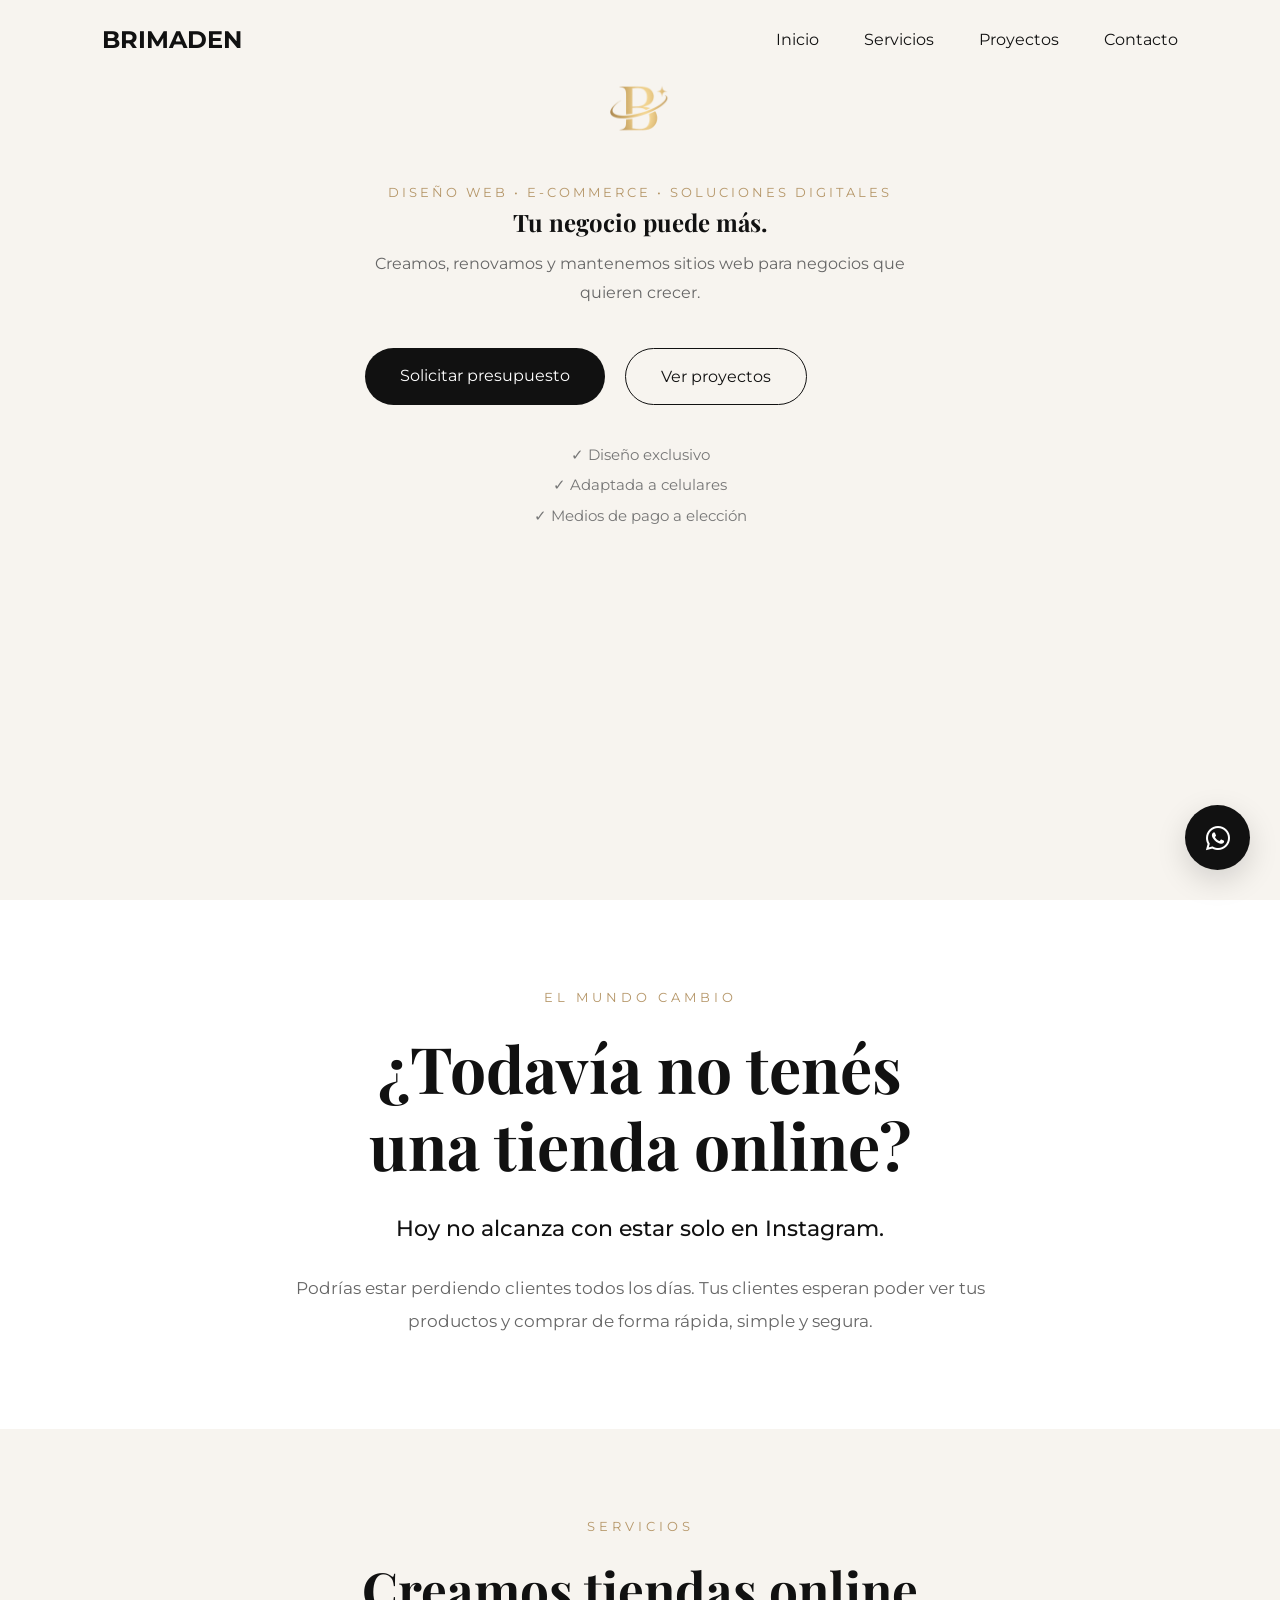
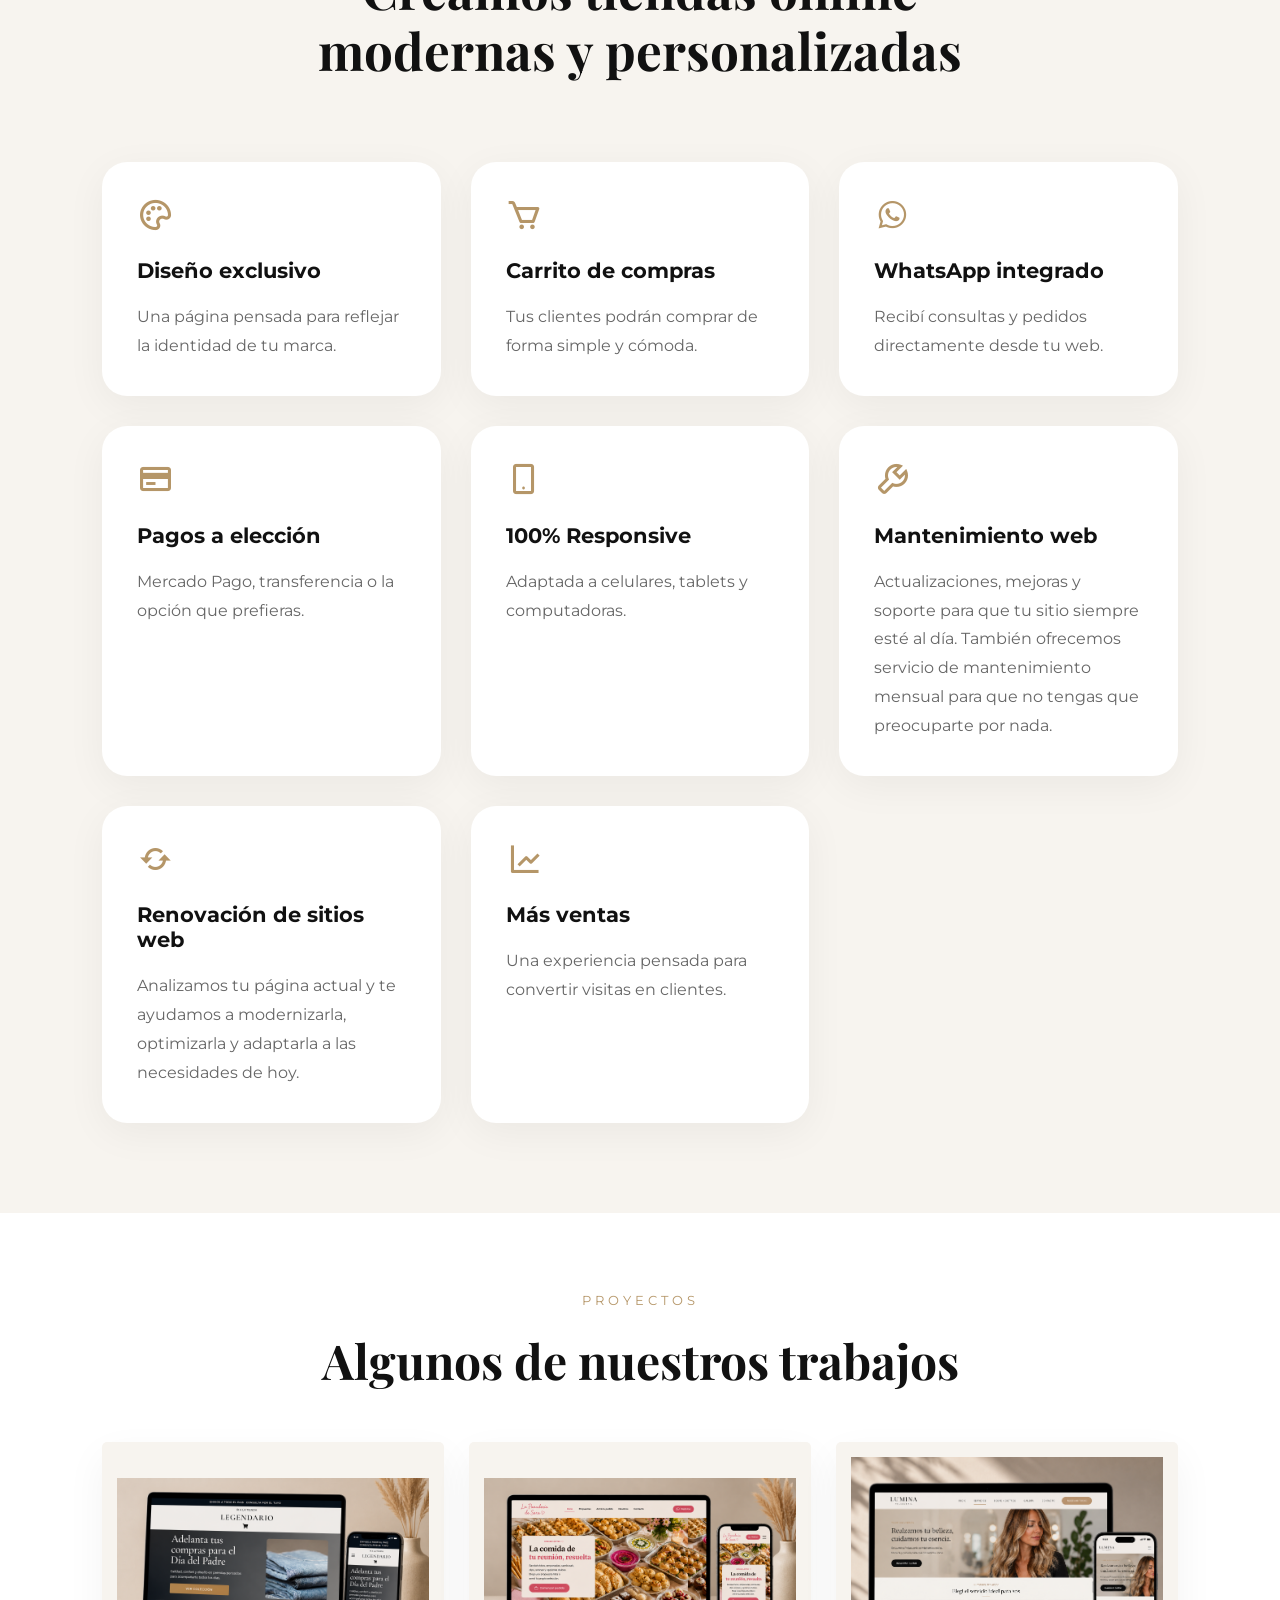
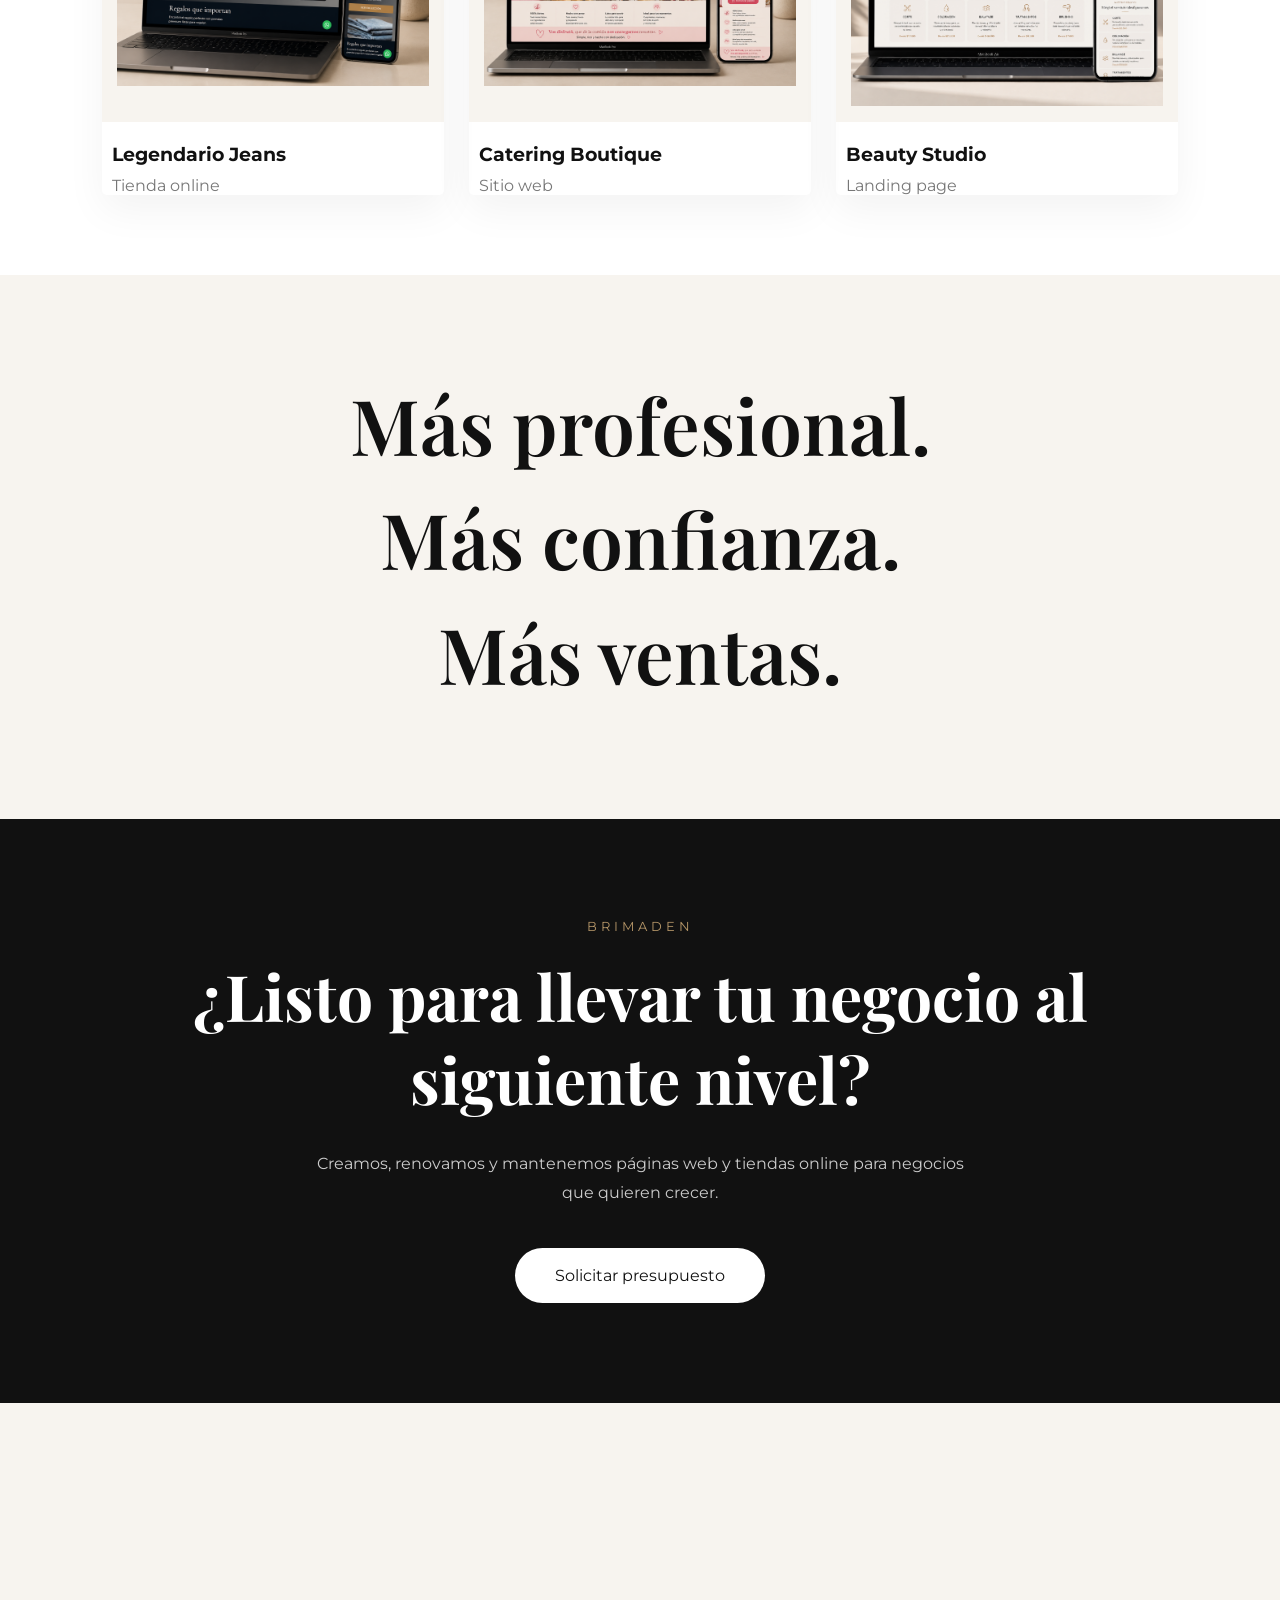
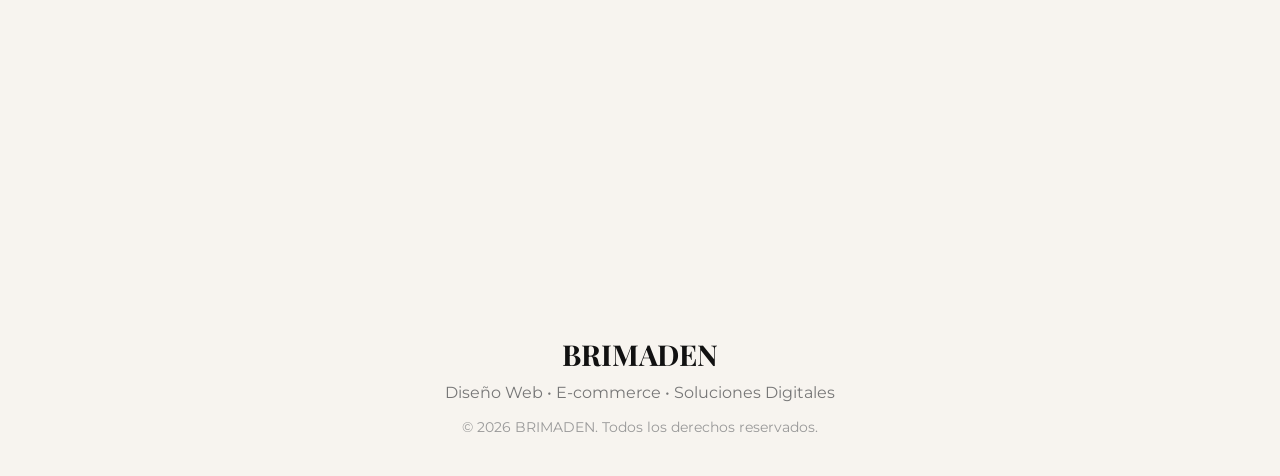
==== index.html @ e6de7cca "correccion de titulo" ====
<!DOCTYPE html>
<html lang="es">
<head>

<meta charset="UTF-8">
<meta name="viewport" content="width=device-width, initial-scale=1.0">

<title>BRIMADEN | Diseño Web & E-commerce</title>

<link rel="preconnect" href="https://fonts.googleapis.com">
<link rel="preconnect" href="https://fonts.gstatic.com" crossorigin>
<link href='https://unpkg.com/boxicons@2.1.4/css/boxicons.min.css' rel='stylesheet'>

<link href="https://fonts.googleapis.com/css2?family=Montserrat:wght@300;400;500;600&family=Playfair+Display:wght@500;600;700&display=swap" rel="stylesheet">

<link href='https://unpkg.com/boxicons@2.1.4/css/boxicons.min.css' rel='stylesheet'>

<link rel="stylesheet" href="style.css">

</head>
<body>


<header>

<nav>

<div class="logo">

    <h2>BRIMADEN</h2>
    

   <!--<div class="logo-text">
        DISEÑO WEB & SOLUCIONES DIGITALES
    </div>--> 

</div>

<ul>

<li><a href="#home">Inicio</a></li>
<li><a href="#services">Servicios</a></li>
<li><a href="#projects">Proyectos</a></li>
<li><a href="#contact">Contacto</a></li>

</ul>

<div class="menu-icon">

    <i class='bx bx-menu'></i>

</div>

</nav>

</header>



<section class="hero" id="home">

<div class="hero-text">

    <img src="img/B dorada brimaden.png" class="hero-logo" alt="BRIMADEN">

    <p class="mini-title">
        DISEÑO WEB • E-COMMERCE • SOLUCIONES DIGITALES
    </p>

    <h1>
        Tu negocio puede más.
    </h1>
    <p class="description">
        Creamos, renovamos y mantenemos sitios web para negocios que quieren crecer.
    </p>

    <div class="buttons">

        <a
href="https://wa.me/5491154511489?text=Hola%20Brimaden,%20quiero%20consultar%20por%20una%20pagina%20web"
target="_blank"
class="btn-primary">

    Solicitar presupuesto

</a>

        <a href="#projects" class="btn-secondary">
            Ver proyectos
        </a>

    </div>


    <p class="hero-note">

        ✓ Diseño exclusivo<br>
        ✓ Adaptada a celulares<br>
        ✓ Medios de pago a elección

    </p>

</div>






</section>

<section class="problem hidden">

    <div class="problem-container">

        <p class="problem-mini">
            EL MUNDO CAMBIO
        </p>

        <h2>
            ¿Todavía no tenés<br>
            una tienda online?
        </h2>

        <h3>
            Hoy no alcanza con estar solo en Instagram.
        </h3>

        <p class="problem-text">

            Podrías estar perdiendo clientes todos los días.

            Tus clientes esperan poder ver tus productos y comprar de forma rápida, simple y segura.

        </p>

    </div>

</section>

<section class="services hidden" id="services">

    <div class="services-title">

        <p class="services-mini">
            SERVICIOS
        </p>

        <h2>
            Creamos tiendas online<br>
            modernas y personalizadas
        </h2>

    </div>


    <div class="services-grid">

        <div class="service-card">

            <i class='bx bx-palette'></i>

            <h3>Diseño exclusivo</h3>

            <p>
                Una página pensada para reflejar la identidad de tu marca.
            </p>

        </div>


        <div class="service-card">

            <i class='bx bx-cart'></i>

            <h3>Carrito de compras</h3>

            <p>
                Tus clientes podrán comprar de forma simple y cómoda.
            </p>

        </div>


        <div class="service-card">

            <i class='bx bxl-whatsapp'></i>

            <h3>WhatsApp integrado</h3>

            <p>
                Recibí consultas y pedidos directamente desde tu web.
            </p>

        </div>


        <div class="service-card">

            <i class='bx bx-credit-card'></i>

            <h3>Pagos a elección</h3>

            <p>
                Mercado Pago, transferencia o la opción que prefieras.
            </p>

        </div>


        <div class="service-card">

            <i class='bx bx-mobile-alt'></i>

            <h3>100% Responsive</h3>

            <p>
                Adaptada a celulares, tablets y computadoras.
            </p>

        </div>

        <div class="service-card">

    <i class='bx bx-wrench'></i>

    <h3>Mantenimiento web</h3>

    <p>
        Actualizaciones, mejoras y soporte para que tu sitio siempre esté al día.
        También ofrecemos servicio de mantenimiento mensual para que no tengas que preocuparte por nada.
    </p>

</div>

 <div class="service-card">

    <i class='bx bx-refresh'></i>

    <h3>Renovación de sitios web</h3>

    <p>
        Analizamos tu página actual y te ayudamos a modernizarla, optimizarla y adaptarla a las necesidades de hoy.
    </p>

</div>


        <div class="service-card">

            <i class='bx bx-line-chart'></i>

            <h3>Más ventas</h3>

            <p>
                Una experiencia pensada para convertir visitas en clientes.
            </p>

        </div>

    </div>

</section>

<section class="projects hidden" id="projects">

    <div class="projects-title">

        <p class="projects-mini">
            PROYECTOS
        </p>

        <h2>
            Algunos de nuestros trabajos
        </h2>

    </div>


    <div class="projects-grid">

        <div class="project-card">

            <img src="img/LEGENDARIO PROJECT.png">

            <div class="project-info">

                <h3>Legendario Jeans</h3>

                <p>Tienda online</p>

            </div>

        </div>



        <div class="project-card">

            <img src="img/project 2.png">

            <div class="project-info">

                <h3>Catering Boutique</h3>

                <p>Sitio web</p>

            </div>

        </div>



        <div class="project-card">

            <img src="img/project-peluqueria.PNG">

            <div class="project-info">

                <h3>Beauty Studio</h3>

                <p>Landing page</p>

            </div>

        </div>

    </div>

</section>

<section class="benefits hidden">

    <div class="benefits-container">

        <h2>
            Más profesional.
        </h2>

        <h2>
            Más confianza.
        </h2>

        <h2>
            Más ventas.
        </h2>

    </div>

</section>

<section class="cta">

    <div class="cta-container">

        <p class="cta-mini">
            BRIMADEN
        </p>

        <h2>

            ¿Listo para llevar tu negocio
            al siguiente nivel?

        </h2>

        <p class="cta-text">

            Creamos, renovamos y mantenemos páginas web y tiendas online para negocios que quieren crecer.

        </p>

        <a
href="https://wa.me/5491154511489"
target="_blank"
class="cta-btn">

    Solicitar presupuesto

</a>

           

    </div>

</section>

<section class="contact hidden" id="contact">

    <div class="contact-container">

        <p class="contact-mini">
            CONTACTO
        </p>

        <h2>
            Hablemos.
        </h2>

        <p class="contact-text">

            ¿Tenés un emprendimiento o negocio y querés dar el siguiente paso?

        </p>

        <div class="contact-info">

            <div>

                <i class='bx bxl-instagram'></i>

                <span>@brimadenonline</span>

            </div>

            <div>

                <i class='bx bxl-whatsapp'></i>

                <span>+54 9 11 5451-1489</span>

            </div>

            <div>

                <i class='bx bx-envelope'></i>

                <span>brimaden@gmail.com</span>

            </div>

        </div>


        <a
href="https://wa.me/5491154511489?text=Hola%20Brimaden,%20quiero%20consultar%20por%20una%20pagina%20web"
target="_blank"
class="btn-primary">

    Solicitar presupuesto

</a>

    </div>

</section>

<footer>

    <h3>BRIMADEN</h3>

    <p>
    Diseño Web • E-commerce • Soluciones Digitales
</p>

    <span>
        © 2026 BRIMADEN. Todos los derechos reservados.
    </span>

</footer>

<a href="https://wa.me/5491154511489"
class="whatsapp"
target="_blank">

<i class='bx bxl-whatsapp'></i>

</a>
<a href="#" class="scroll-top">
    <i class='bx bx-chevron-up'></i>
</a>


<script src="script.js"></script>


</body>
</html>
---- style.css ----
*{
margin:0;
padding:0;
box-sizing:border-box;
scroll-behavior:smooth;
}

body{
font-family:'Montserrat',sans-serif;
background:#f7f4ef;
color:#111;
overflow-x:hidden;
}
section{
padding:100px 8%;
}

header{

padding:25px 8%;

position:fixed;

top:0;

left:0;

width:100%;

z-index:1000;

transition:.4s;

}
header.scrolled{

background:rgba(255,255,255,.85);

backdrop-filter:blur(15px);

-webkit-backdrop-filter:blur(15px);

box-shadow:0 10px 30px rgba(0,0,0,.05);

}


nav{

display:flex;
justify-content:space-between;
align-items:center;

}


.logo{

display:flex;
align-items:center;

}

.logo img{

width:65px;

display:block;

transition:.3s;

}

.logo img:hover{

transform:scale(1.05);

}
ul{

display:flex;
gap:45px;
list-style:none;

}


a{

text-decoration:none;
color:#111;

}


.hero{
min-height:100vh;
display:flex;
flex-direction:column;
align-items:center;
text-align:center;
justify-content:space-between;
gap:10px;
padding:0 8%;
}


.hero-text{

flex:1;
margin-top:50px;
max-width:600px;

}
.hero-logo-container{

display:flex;

justify-content:center;

margin-bottom:35px;

}

.hero-logo{
width:120px;
display:block;
margin:0 auto 15px;
}


.hero-note{

margin-top:35px;

line-height:2;

color:#777;

font-size:.95rem;

}


.mini-title{

font-size:.8rem;

letter-spacing:3px;

color:#b59668;

margin-bottom:10px;

}


h1{

font-family:'Playfair Display';

h1{
font-size:clamp(3.5rem,8vw,6.5rem);
}

line-height:1.05;

margin-bottom:15px;

}


.description{

max-width:550px;

line-height:1.8;

color:#666;

margin-bottom:40px;

}


.buttons{

display:flex;

gap:20px;

}


.btn-primary{

background:#111;

color:white;

padding:18px 35px;

border-radius:50px;

transition:.4s;

}

.btn-primary:hover{

transform:translateY(-3px);

background:#b59668;

}


.btn-secondary{

border:1px solid #111;

padding:18px 35px;

border-radius:50px;

transition:.3s;

}

.btn-secondary:hover{

transform:translateY(-3px);

background:#111;

color:white;

}


.hero-image{

flex:1;

}


.hero-image img{
width:100%;
max-width:600px;
max-height:70vh;
object-fit:contain;
display:block;
}

.problem{

padding:90px 8%;

background:white;

}


.problem-container{

max-width:900px;

margin:auto;

text-align:center;

}


.problem-mini{

letter-spacing:4px;

font-size:.8rem;

color:#b59668;

margin-bottom:25px;

}


.problem h2{

font-family:'Playfair Display';

font-size:clamp(2.5rem,5vw,4.5rem);

line-height:1.2;

margin-bottom:30px;

}


.problem h3{

font-size:1.4rem;

font-weight:500;

margin-bottom:30px;

}


.problem-text{

color:#666;

line-height:2;

font-size:1.05rem;

max-width:700px;

margin:auto;

}

.services{

padding:90px 8%;

background:#f7f4ef;

}


.services-title{

text-align:center;

margin-bottom:80px;

}


.services-mini{

letter-spacing:4px;

font-size:.8rem;

color:#b59668;

margin-bottom:25px;

}


.services h2{

font-family:'Playfair Display';

font-size:clamp(2rem,4vw,3.2rem);

line-height:1.2;

}


.services-grid{

display:grid;

grid-template-columns:repeat(auto-fit,minmax(280px,1fr));

gap:30px;

}


.service-card{

background:white;

padding:35px;

border-radius:25px;

transition:.4s;

box-shadow:0 10px 40px rgba(0,0,0,.05);

}


.service-card:hover{

transform:translateY(-10px);

box-shadow:0 25px 60px rgba(0,0,0,.08);

}


.service-card i{

font-size:2.3rem;

color:#b59668;

margin-bottom:25px;

}


.service-card h3{

font-size:1.3rem;

margin-bottom:20px;

}


.service-card p{

line-height:1.8;

color:#666;

}

.projects{

padding:80px 8%;

background:white;

}


.projects-title{

text-align:center;

margin-bottom:50px;

}


.projects-mini{

font-size:.8rem;

letter-spacing:4px;

color:#b59668;

margin-bottom:20px;

}


.projects h2{

font-family:'Playfair Display';

font-size:clamp(2rem,4vw,3rem);

}


.projects-grid{

display:grid;

grid-template-columns:repeat(auto-fit,minmax(300px,1fr));

gap:25px;

}


.project-card{
    

overflow:hidden;

border-radius:5px;

cursor:pointer;

box-shadow:0 15px 40px rgba(0,0,0,.05);

transition:.4s;

}


.project-card img{

width:100%;

height:280px;

object-fit:contain;

background:#f7f4ef;

padding:15px;

display:block;

}

.project-card:hover img{

transform:translateY(-8px);

}


.project-info{

padding-top:20px;
margin-left:10px;

}


.project-info h3{

font-size:1.2rem;

margin-bottom:10px;

}


.project-info p{

color:#777;

}

.benefits{

padding:100px 8%;

background:#f7f4ef;

}


.benefits-container{

max-width:900px;

margin:auto;

text-align:center;

}


.benefits h2{

font-family:'Playfair Display';

font-size:clamp(2.5rem,6vw,5rem);

font-weight:600;

line-height:1.3;

margin-bottom:15px;
transition:4s;

}
.benefits h2:hover{

letter-spacing:3px;

color:#b59668;

}
.contact{

padding:90px 8%;

background:white;

}


.contact-container{

max-width:800px;

margin:auto;

text-align:center;

}


.contact-mini{

font-size:.8rem;

letter-spacing:4px;

color:#b59668;

margin-bottom:20px;

}


.contact h2{

font-family:'Playfair Display';

font-size:clamp(2.5rem,5vw,4rem);

margin-bottom:20px;

}


.contact-text{

color:#666;

line-height:1.8;

margin-bottom:50px;

}


.contact-info{

display:flex;

justify-content:center;

gap:40px;

flex-wrap:wrap;

margin-bottom:50px;

}


.contact-info div{

display:flex;

align-items:center;

gap:10px;

}


.contact-info i{

font-size:1.5rem;

color:#b59668;

}


.contact-btn{

display:inline-block;

background:#111;

color:white;

padding:18px 40px;

border-radius:50px;

transition:.3s;

}


.contact-btn:hover{

transform:translateY(-3px);

background:#b59668;

}

footer{

padding:40px 8%;

text-align:center;

background:#f7f4ef;

}


footer h3{

font-family:'Playfair Display';

font-size:1.8rem;

margin-bottom:10px;

}


footer p{

color:#777;

margin-bottom:15px;

}


footer span{

font-size:.9rem;

color:#999;

}
.menu-icon{

display:none;

font-size:2rem;

cursor:pointer;

}



/* ==========================
RESPONSIVE
========================== */

@media(max-width:1200px){

header{
    padding:25px 6%;
}

.hero,
.problem,
.services,
.projects,
.benefits,
.contact{
    padding-left:6%;
    padding-right:6%;
}

nav{
    justify-content:space-between;
    align-items:center;
}

nav ul{
    position:fixed;
    top:90px;
    right:-300px;
    width:230px;
    background:white;
    padding:30px;
    border-radius:25px;
    display:flex;
    flex-direction:column;
    gap:25px;
    box-shadow:0 15px 40px rgba(0,0,0,.08);
    transition:.4s;
}

nav ul.active{
    right:20px;
}

.menu-icon{
    display:block;
    font-size:2.2rem;
    cursor:pointer;
}

.logo-text{
    display:none;
}

.logo h2{
    font-size:1.7rem;
}

.contact-info{
    flex-direction:column;
    gap:25px;
}

}


@media(max-width:950px){

.hero{
    flex-direction:column;
    text-align:center;
    gap:50px;
    padding-top:40px;
}
.hero-logo{

width:130px;



}
.description{
    margin:auto;
    margin-bottom:40px;
}

.buttons{
    justify-content:center;
    flex-wrap:wrap;
}

.hero-image img{
    max-width:500px;
}

.project-card img{
    height:350px;
}

}


@media(max-width:500px){

.buttons{
    flex-direction:column;
}

.btn-primary,
.btn-secondary,
.contact-btn{
    width:100%;
    text-align:center;
}

.project-card img{
    height:300px;
}

.service-card{
    padding:30px;
}

.logo h2{
    font-size:1.4rem;
}
.logo img{

width:50px;

}

.hero-logo{

width:110px;

}

}
.whatsapp{

position:fixed;

bottom:30px;

right:30px;

width:65px;

height:65px;

background:#111;

border-radius:50%;

display:flex;

justify-content:center;

align-items:center;

font-size:2rem;

color:white;

box-shadow:0 10px 30px rgba(0,0,0,.15);

z-index:1000;

transition:.3s;

}


.whatsapp:hover{

transform:translateY(-5px) scale(1.05);
background:#b59668;
}
.hidden{

opacity:0;

transform:translateY(40px);

transition:all .8s ease;

}


.show{

opacity:1;

transform:translateY(0);

}
.cta{

padding:100px 8%;

background:#111;

color:white;

}


.cta-container{

max-width:900px;

margin:auto;

text-align:center;

}


.cta-mini{

font-size:.8rem;

letter-spacing:4px;

color:#b59668;

margin-bottom:20px;

}


.cta h2{

font-family:'Playfair Display', serif;

font-size:clamp(2rem,5vw,4rem);

line-height:1.3;

margin-bottom:30px;

}


.cta-text{

max-width:650px;

margin:auto;

line-height:1.8;

color:#ccc;

margin-bottom:40px;

}


.cta-btn{

display:inline-block;

padding:18px 40px;

background:white;

color:#111;

border-radius:50px;

transition:.4s;

}


.cta-btn:hover{

background:#b59668;

color:white;

transform:translateY(-3px);

}

.scroll-top{

position:fixed;

bottom:110px;

right:30px;

width:55px;

height:55px;

background:white;

color:#111;

border-radius:50%;

display:none;

align-items:center;

justify-content:center;

font-size:2rem;

box-shadow:0 10px 30px rgba(0,0,0,.1);

cursor:pointer;

transition:.3s;

z-index:9999;

}

.scroll-top:hover{

transform:translateY(-4px);

background:#b59668;

color:white;

}
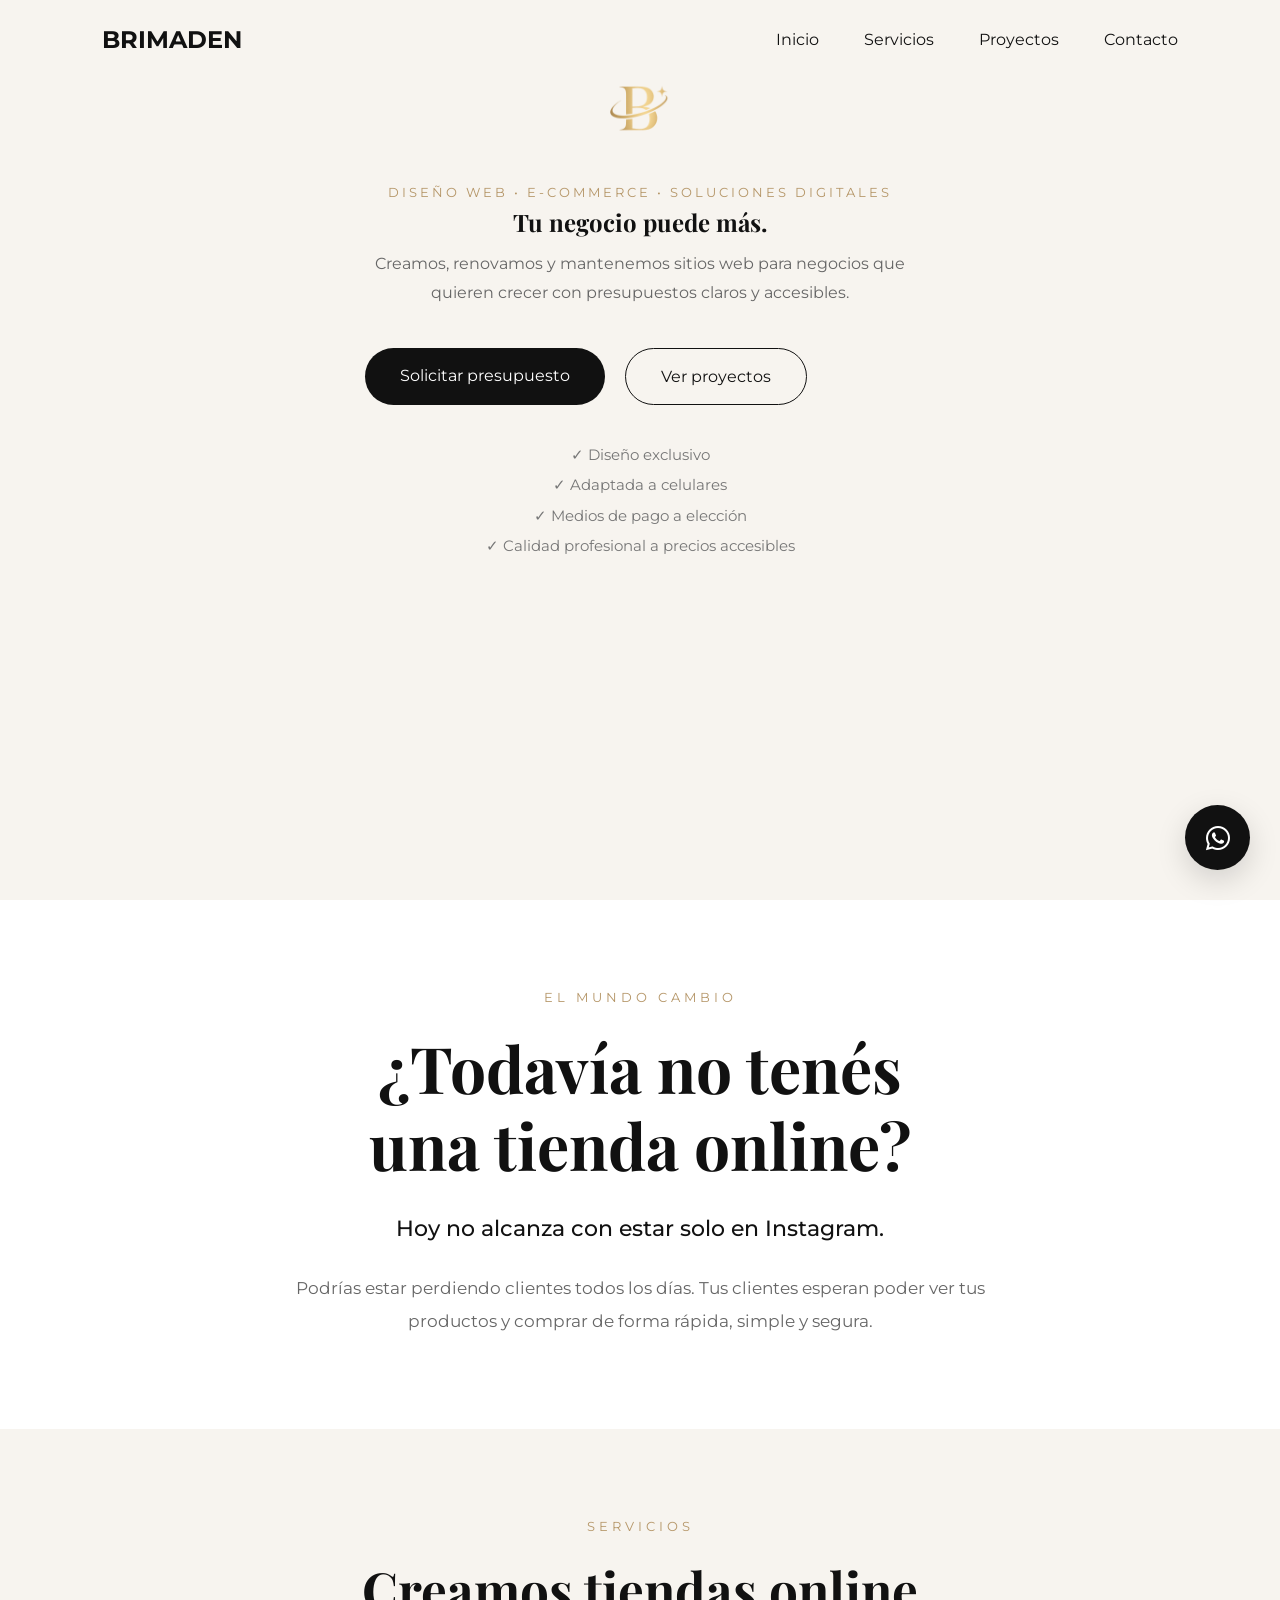
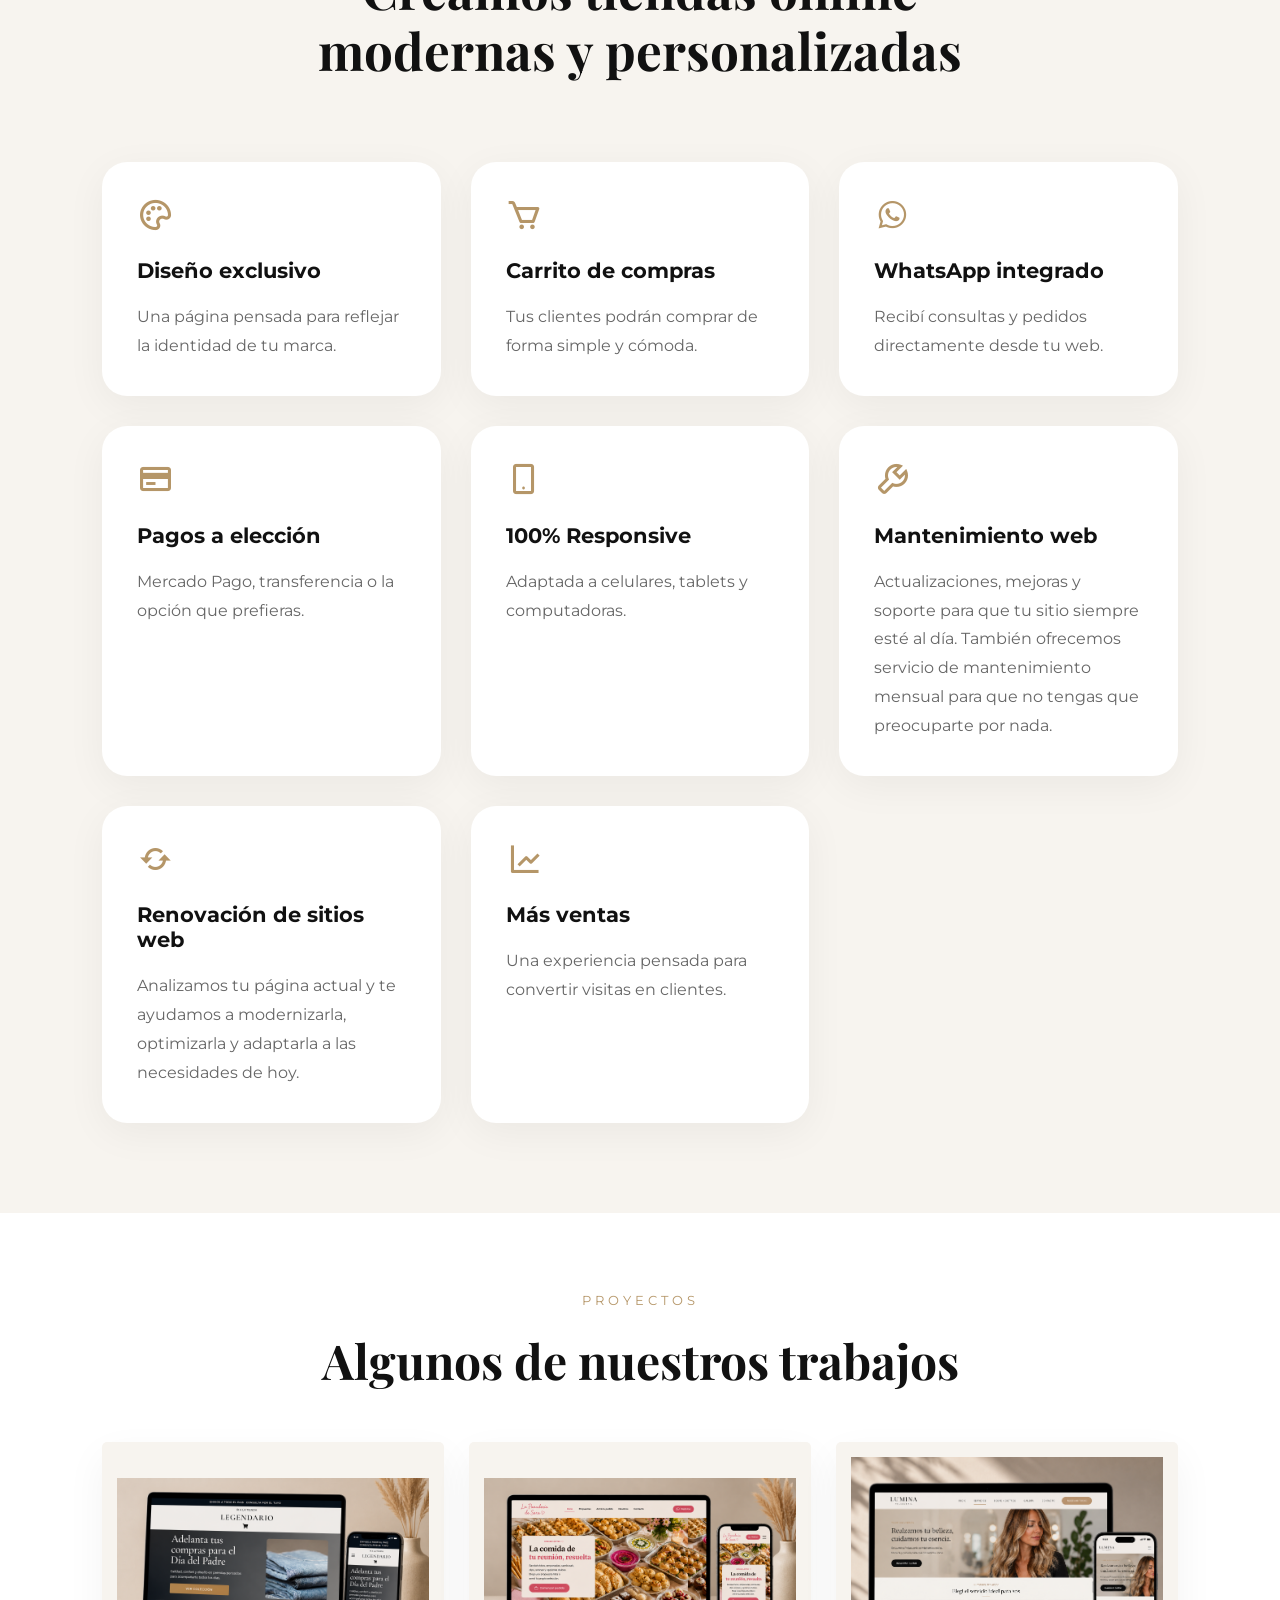
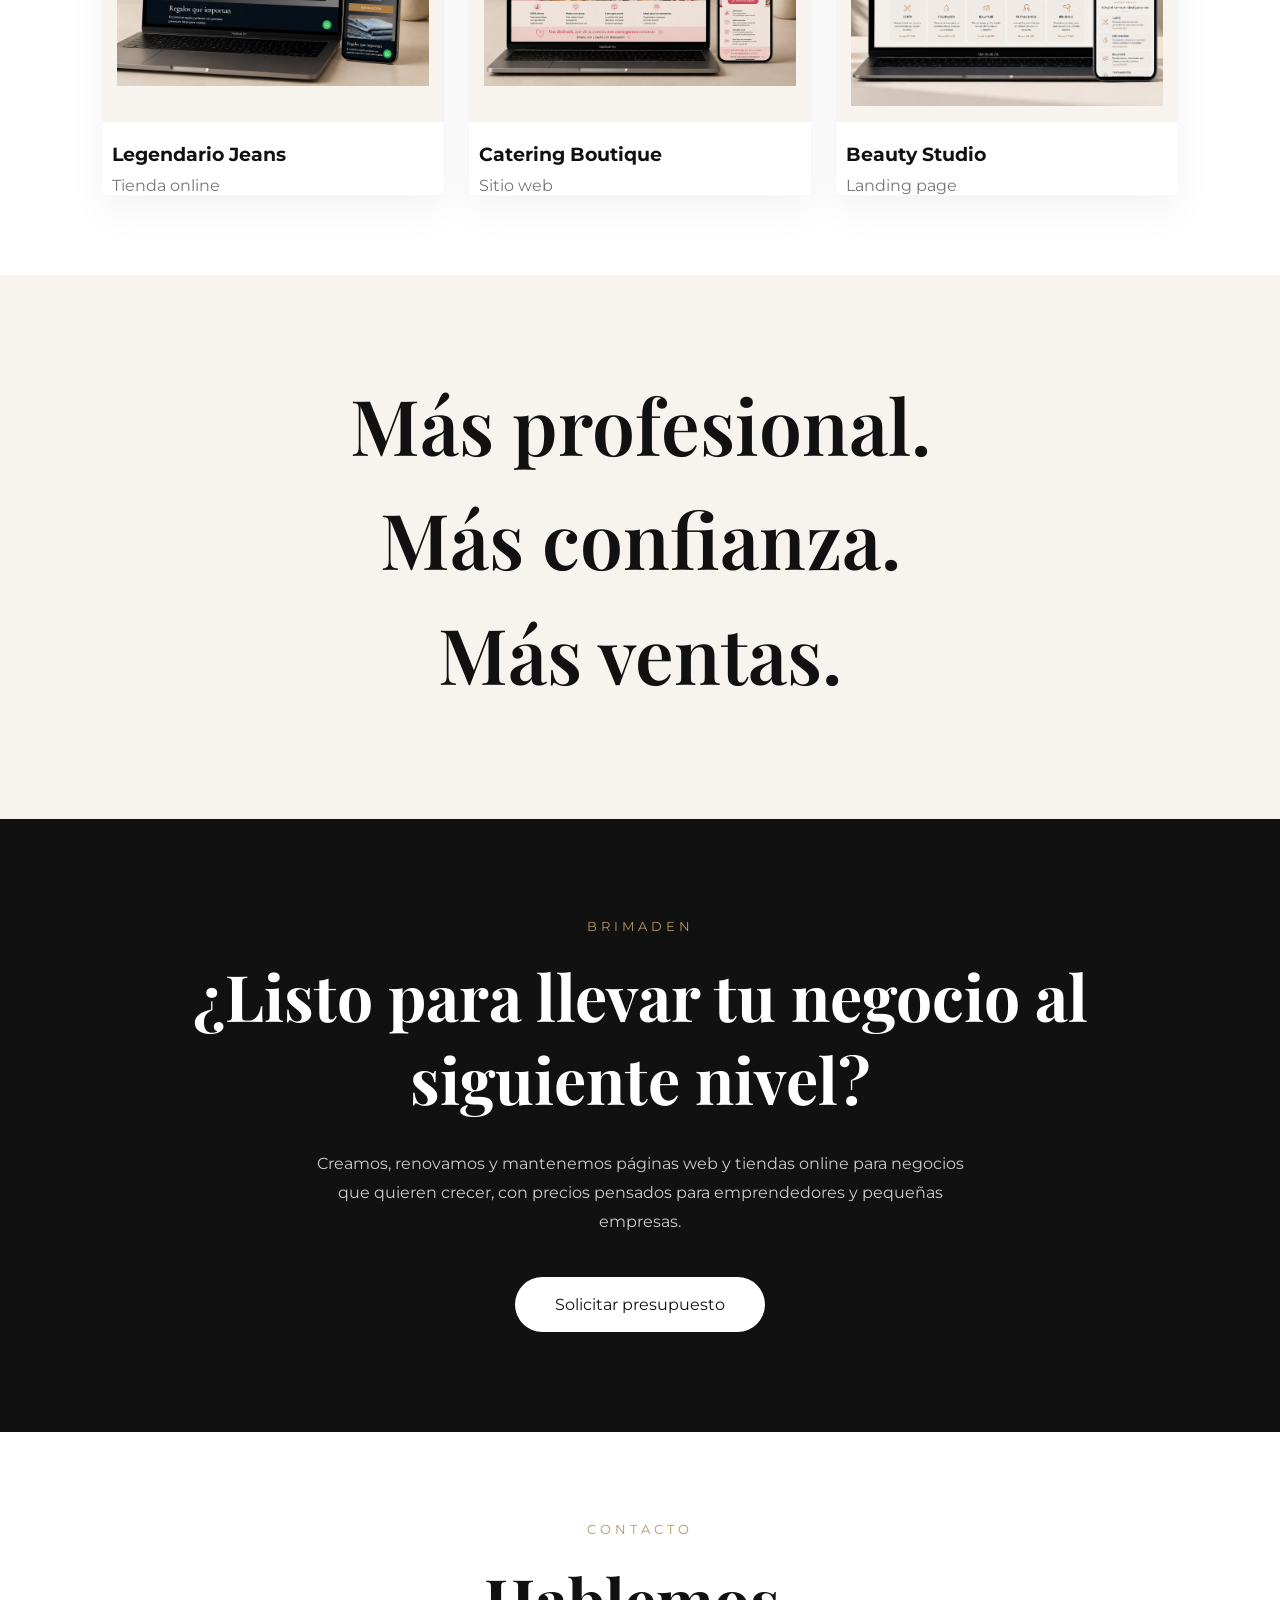
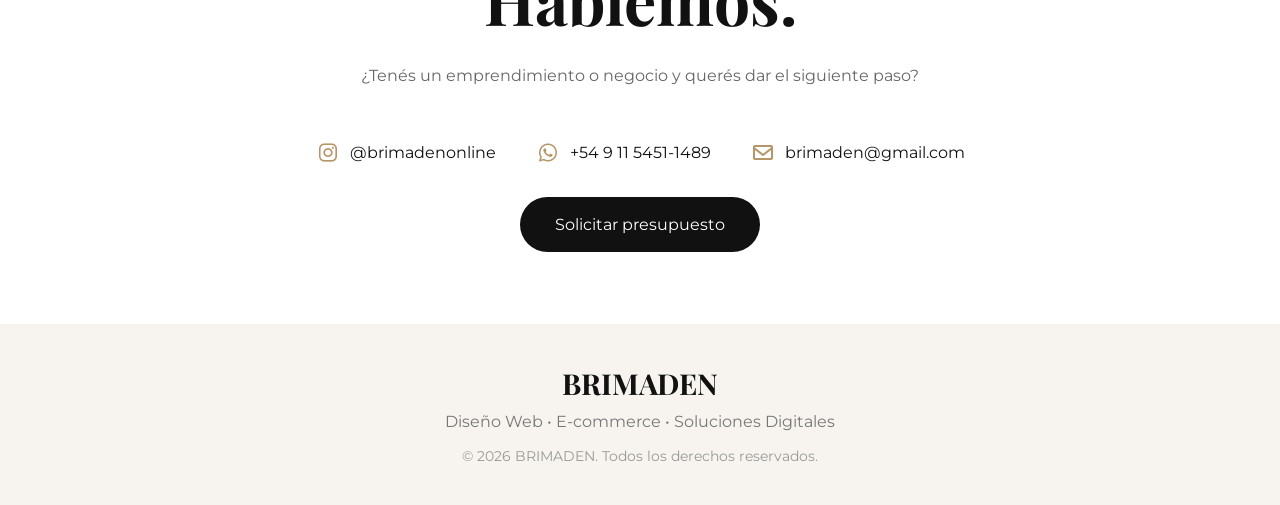
==== commit c5c099e2: "update" ====
--- a/index.html
+++ b/index.html
@@ -71,7 +71,7 @@
         Tu negocio puede más.
     </h1>
     <p class="description">
-        Creamos, renovamos y mantenemos sitios web para negocios que quieren crecer.
+        Creamos, renovamos y mantenemos sitios web para negocios que quieren crecer con presupuestos claros y accesibles.
     </p>
 
     <div class="buttons">
@@ -96,7 +96,8 @@
 
         ✓ Diseño exclusivo<br>
         ✓ Adaptada a celulares<br>
-        ✓ Medios de pago a elección
+        ✓ Medios de pago a elección<br>
+        ✓ Calidad profesional a precios accesibles<br>
 
     </p>
 
@@ -366,7 +367,7 @@
 
         <p class="cta-text">
 
-            Creamos, renovamos y mantenemos páginas web y tiendas online para negocios que quieren crecer.
+            Creamos, renovamos y mantenemos páginas web y tiendas online para negocios que quieren crecer, con precios pensados para emprendedores y pequeñas empresas.
 
         </p>
 
--- a/style.css
+++ b/style.css
@@ -1043,7 +1043,7 @@
 
 right:30px;
 
-width:55px;
+width:65px;
 
 height:55px;
 
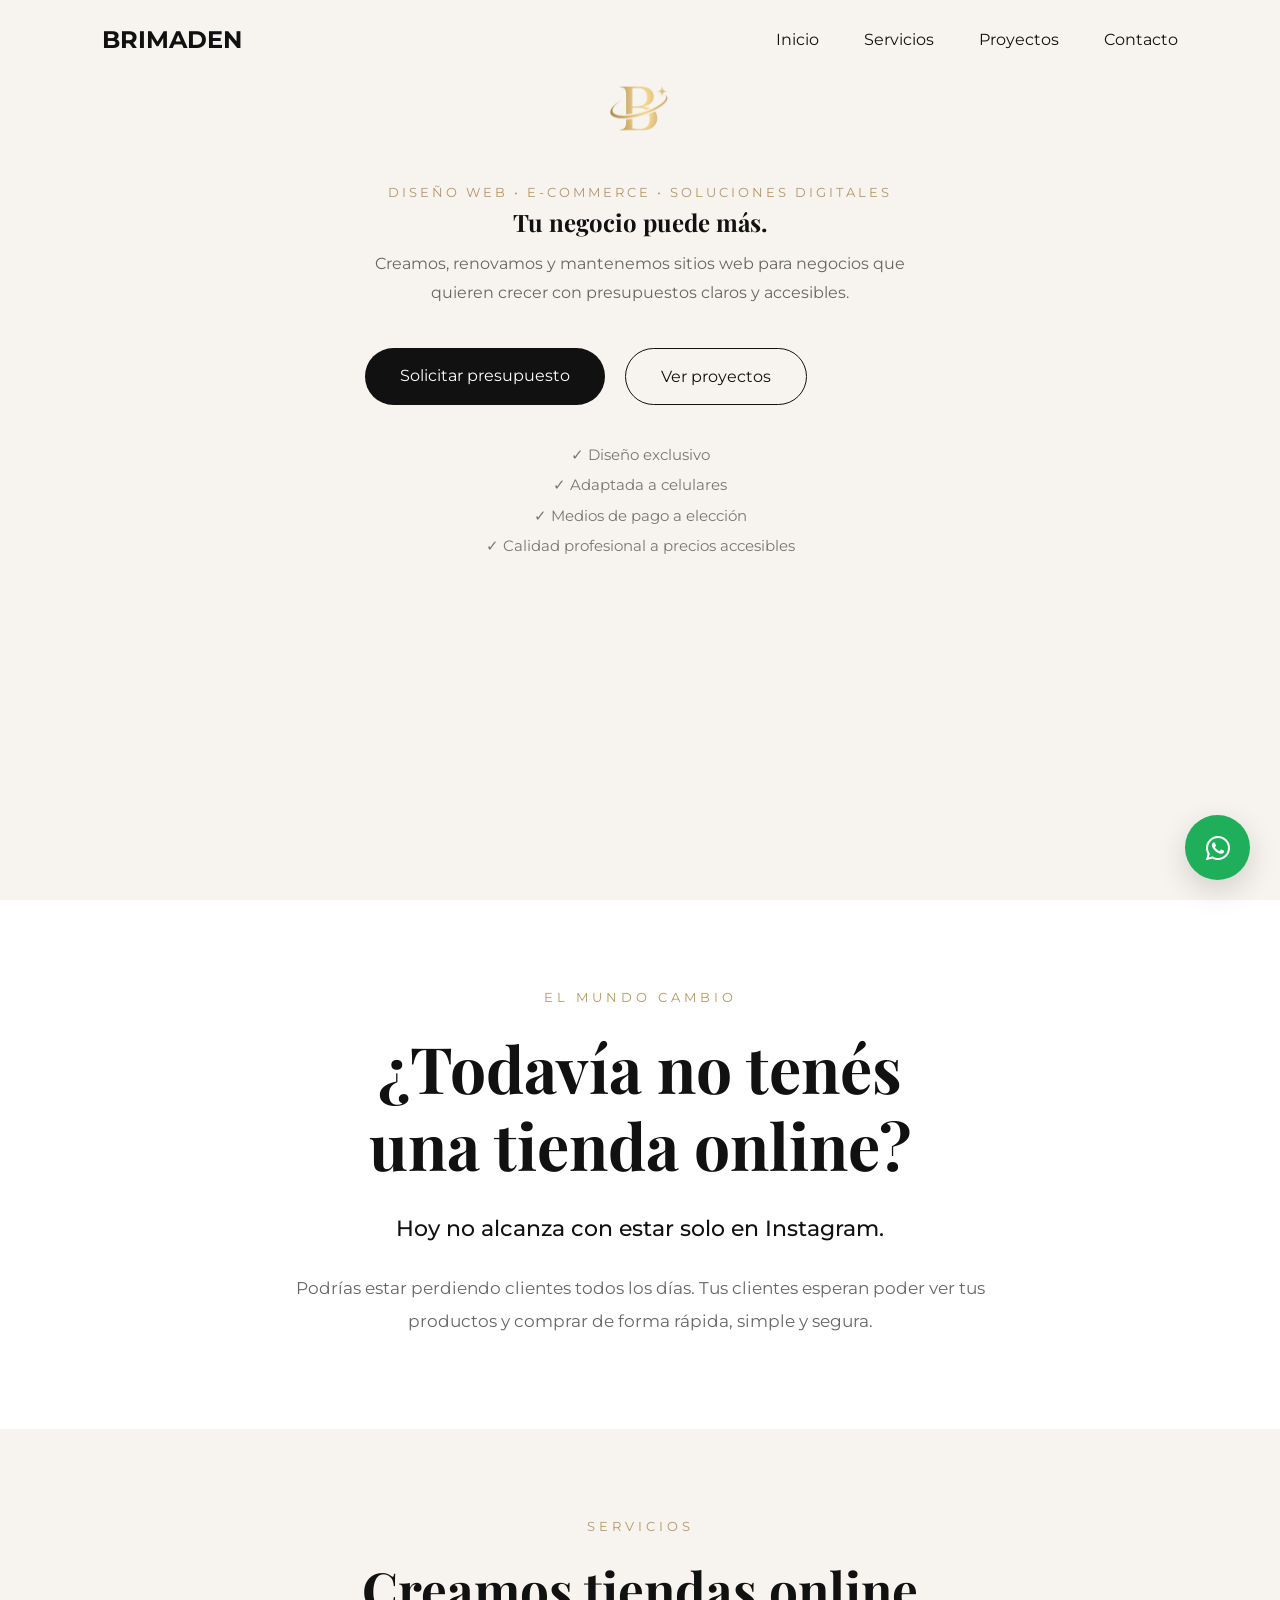
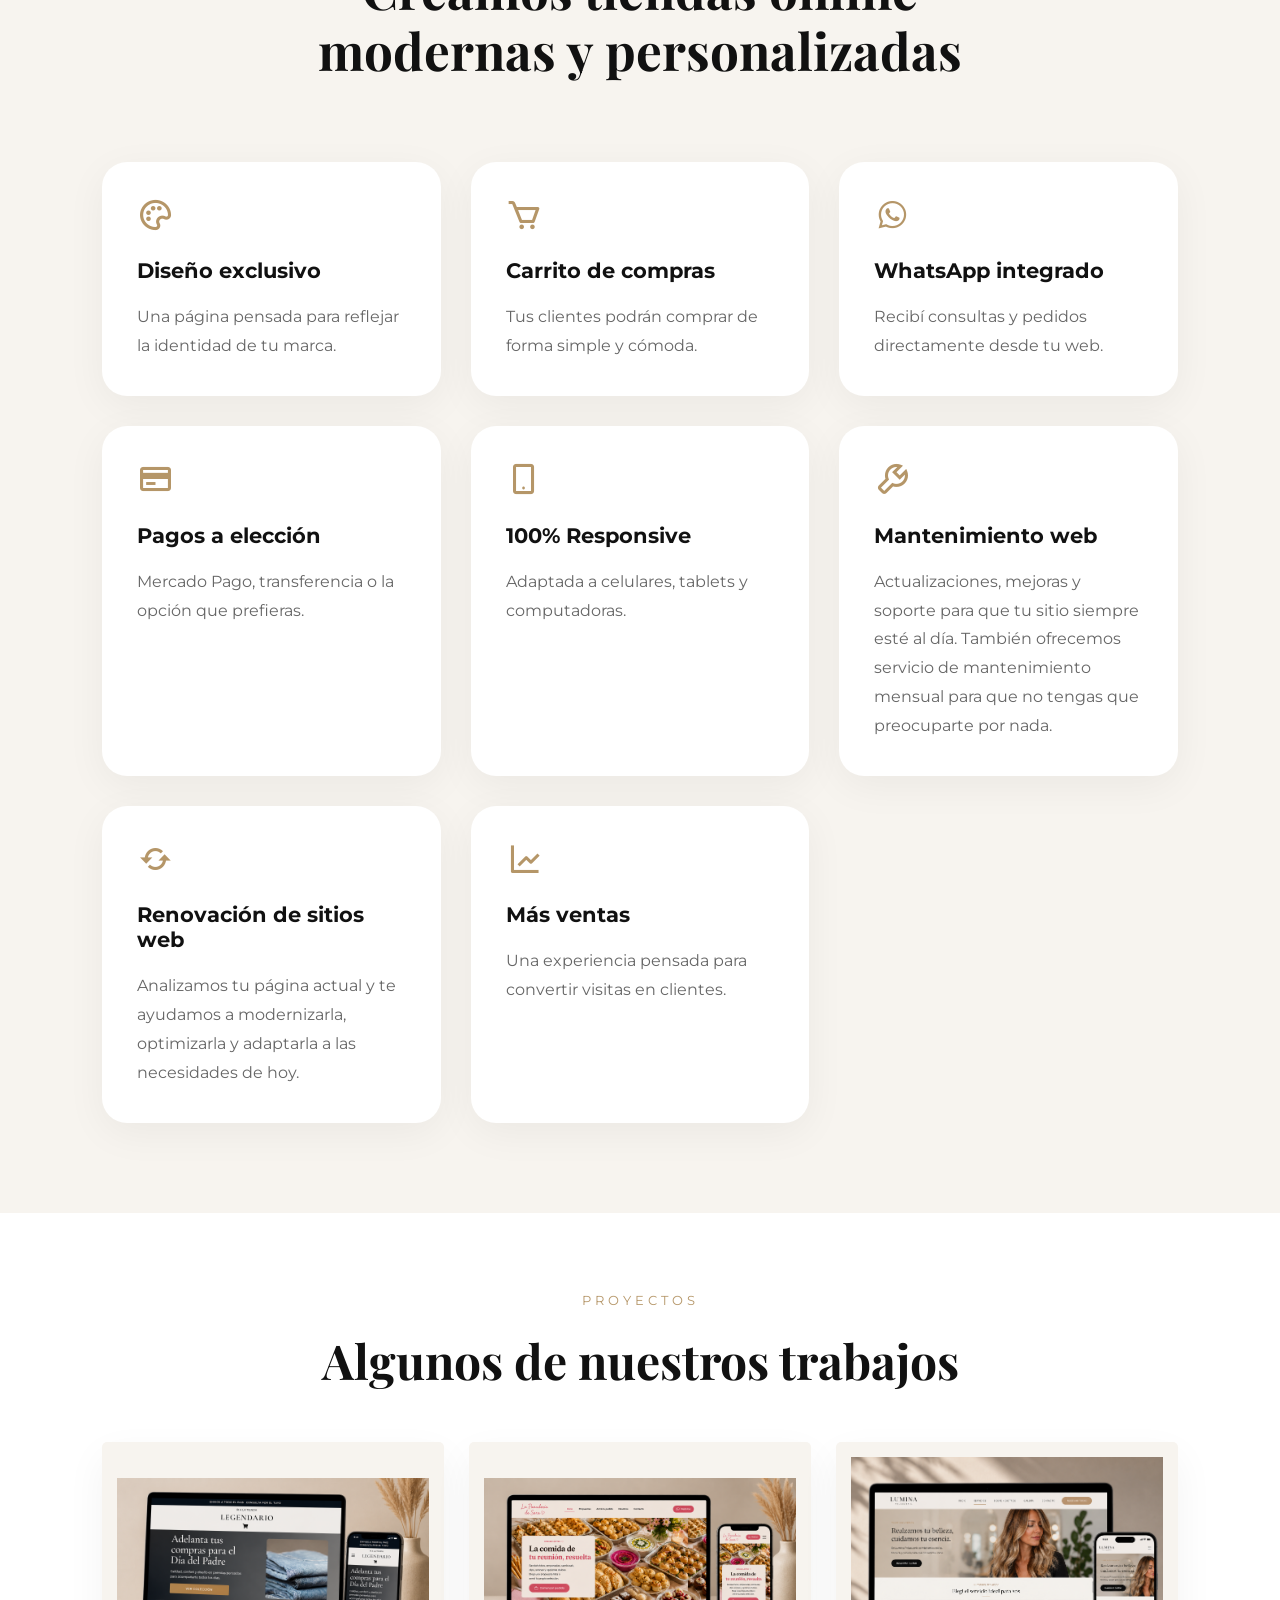
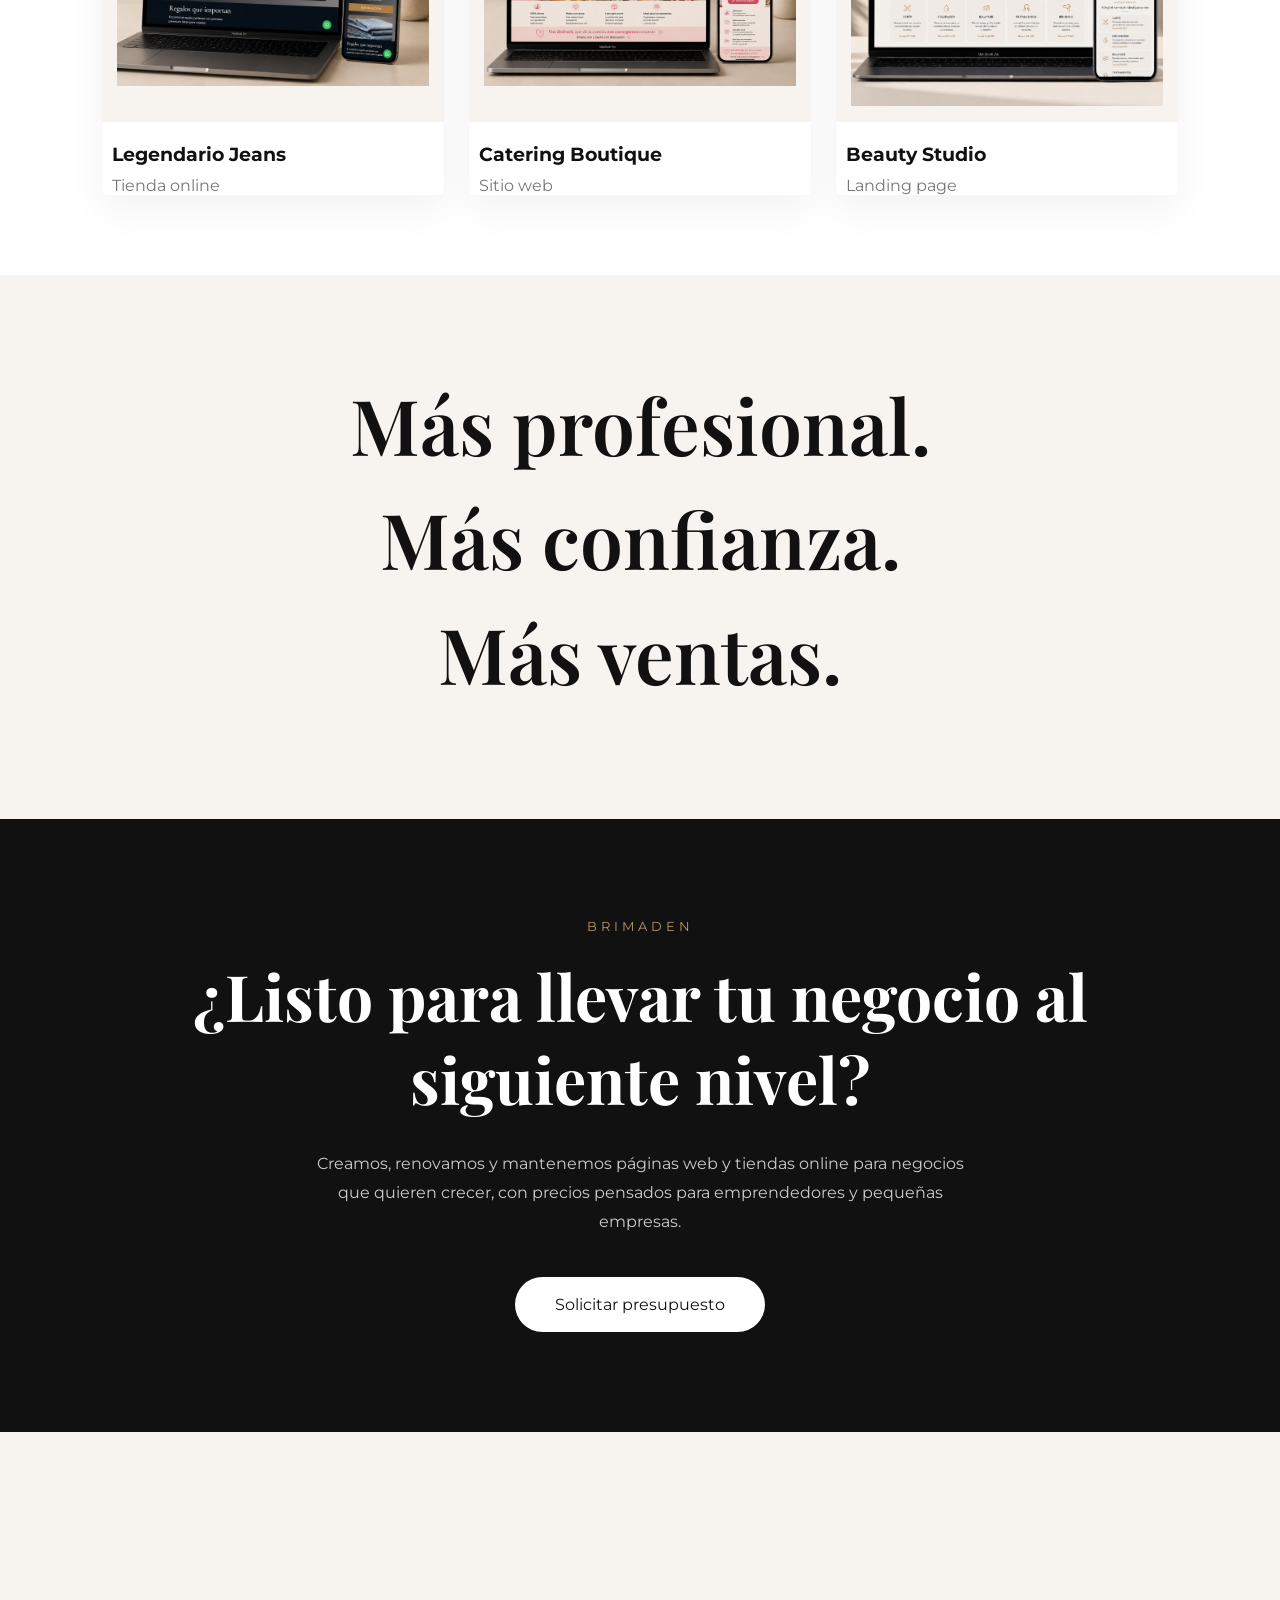
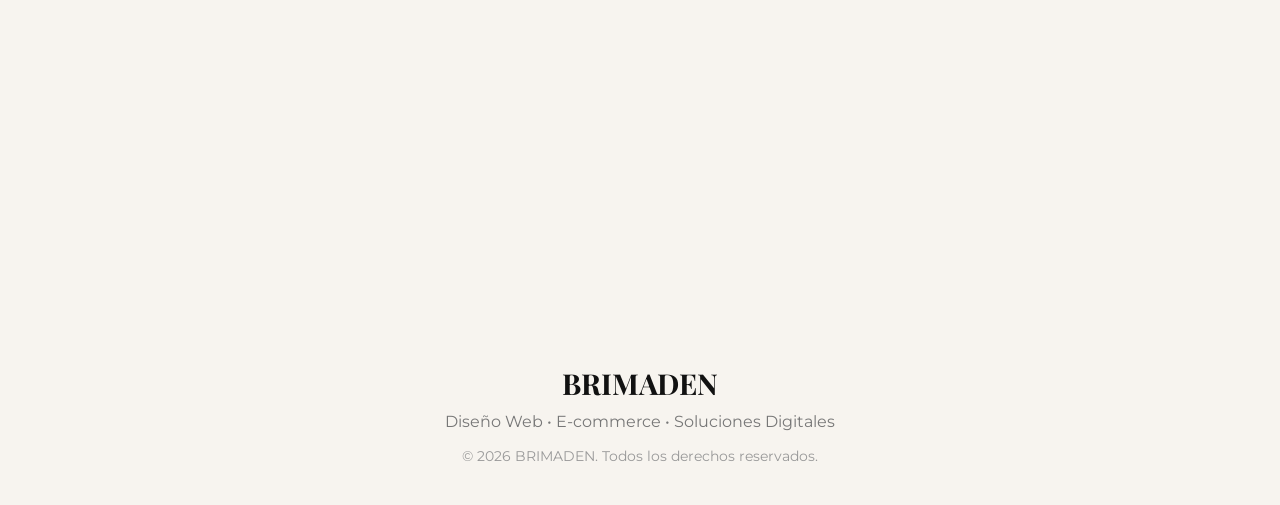
==== commit 0639ea31: "cambio de titulo" ====
--- a/index.html
+++ b/index.html
@@ -5,7 +5,7 @@
 <meta charset="UTF-8">
 <meta name="viewport" content="width=device-width, initial-scale=1.0">
 
-<title>BRIMADEN | Diseño Web & E-commerce</title>
+<title>BRIMADEN | Diseño Web & Soluciones Digitales</title>
 
 <link rel="preconnect" href="https://fonts.googleapis.com">
 <link rel="preconnect" href="https://fonts.gstatic.com" crossorigin>
--- a/style.css
+++ b/style.css
@@ -891,7 +891,7 @@
 
 position:fixed;
 
-bottom:30px;
+bottom:20px;
 
 right:30px;
 
@@ -899,8 +899,7 @@
 
 height:65px;
 
-background:#111;
-
+background: #1FAF5A;
 border-radius:50%;
 
 display:flex;
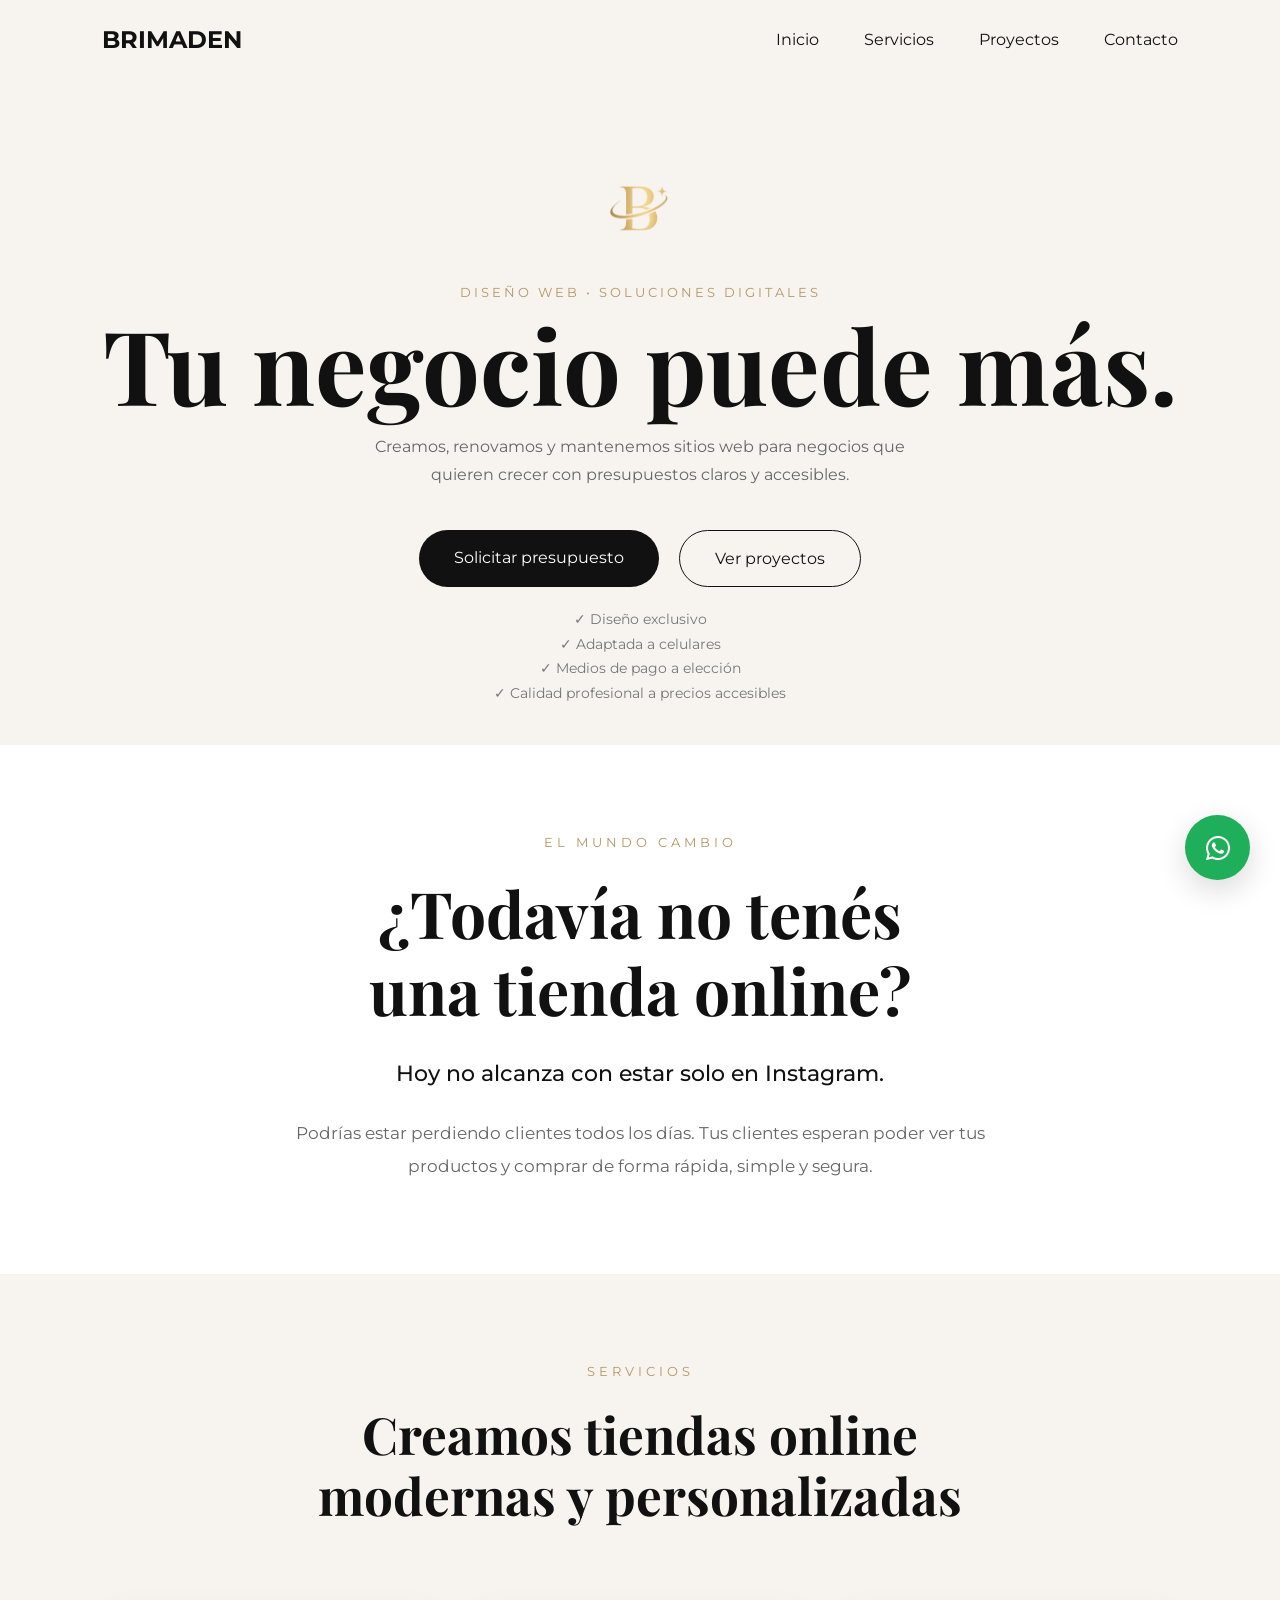
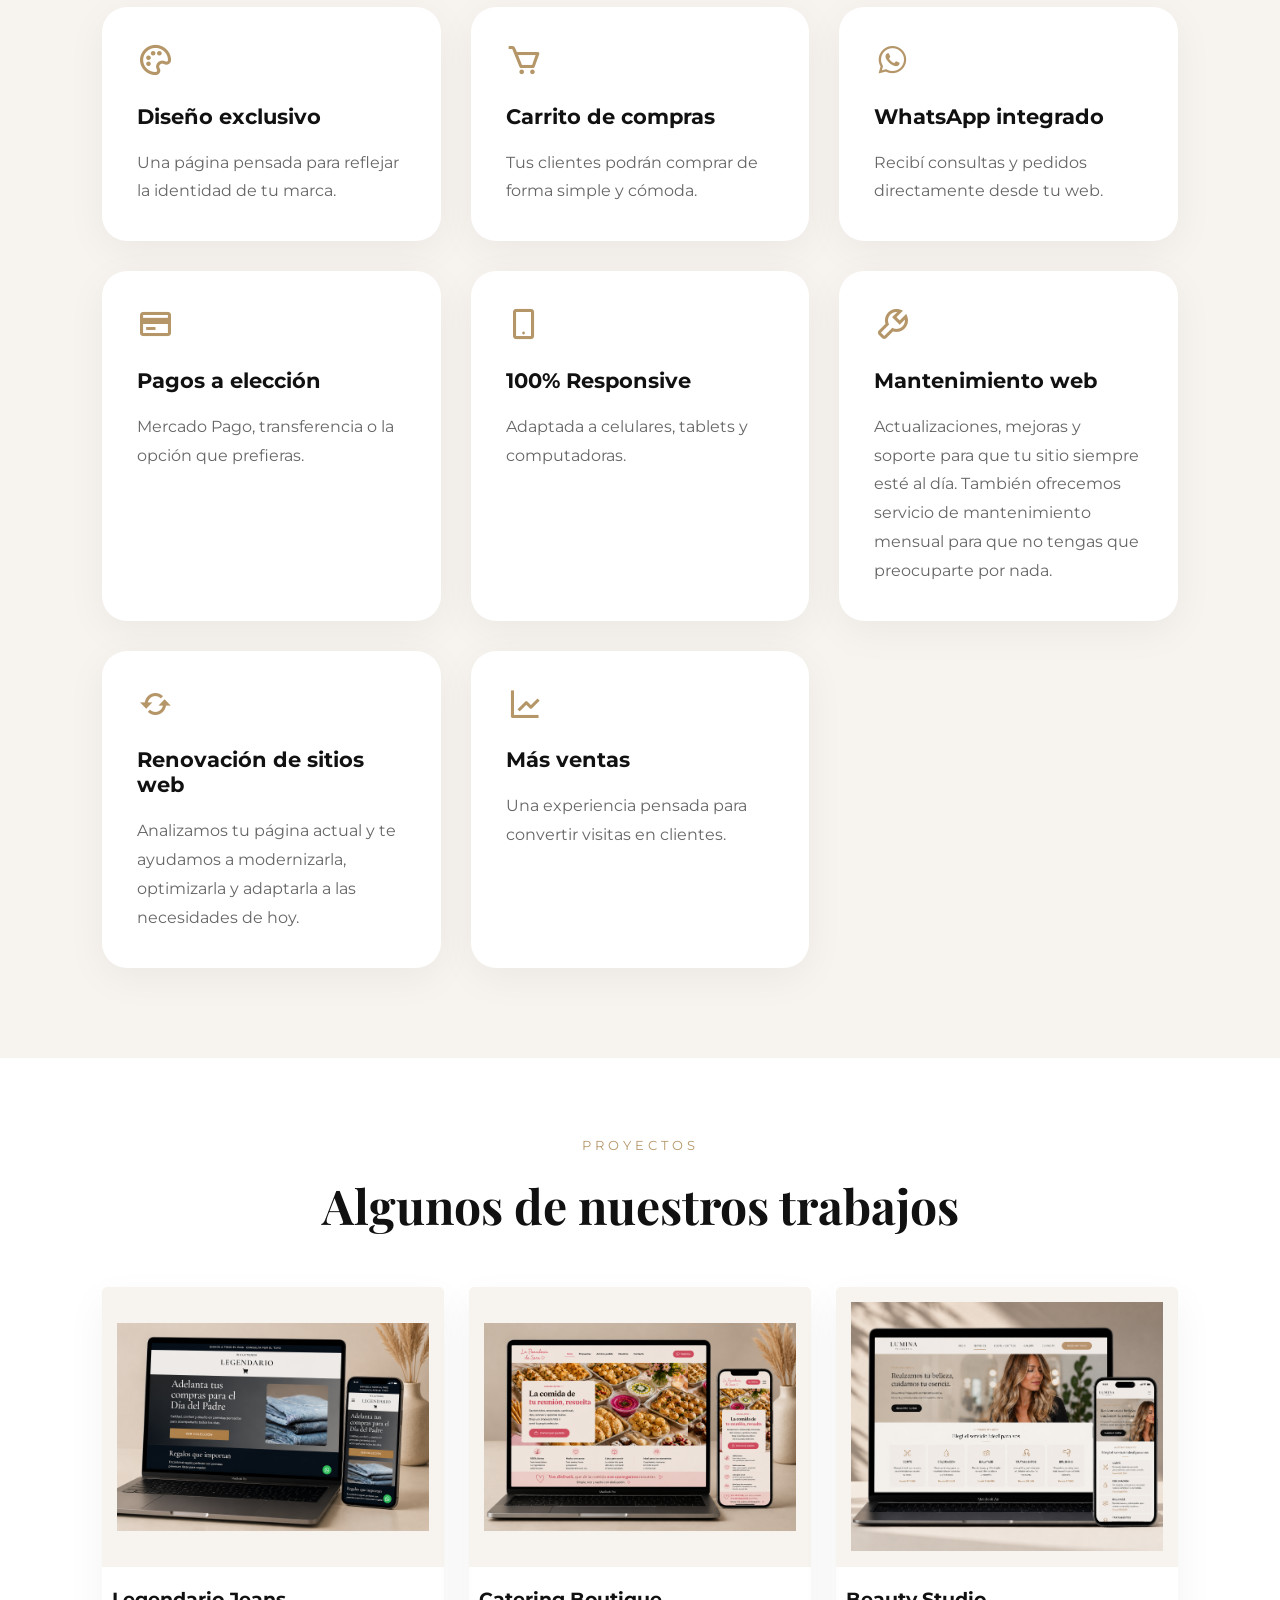
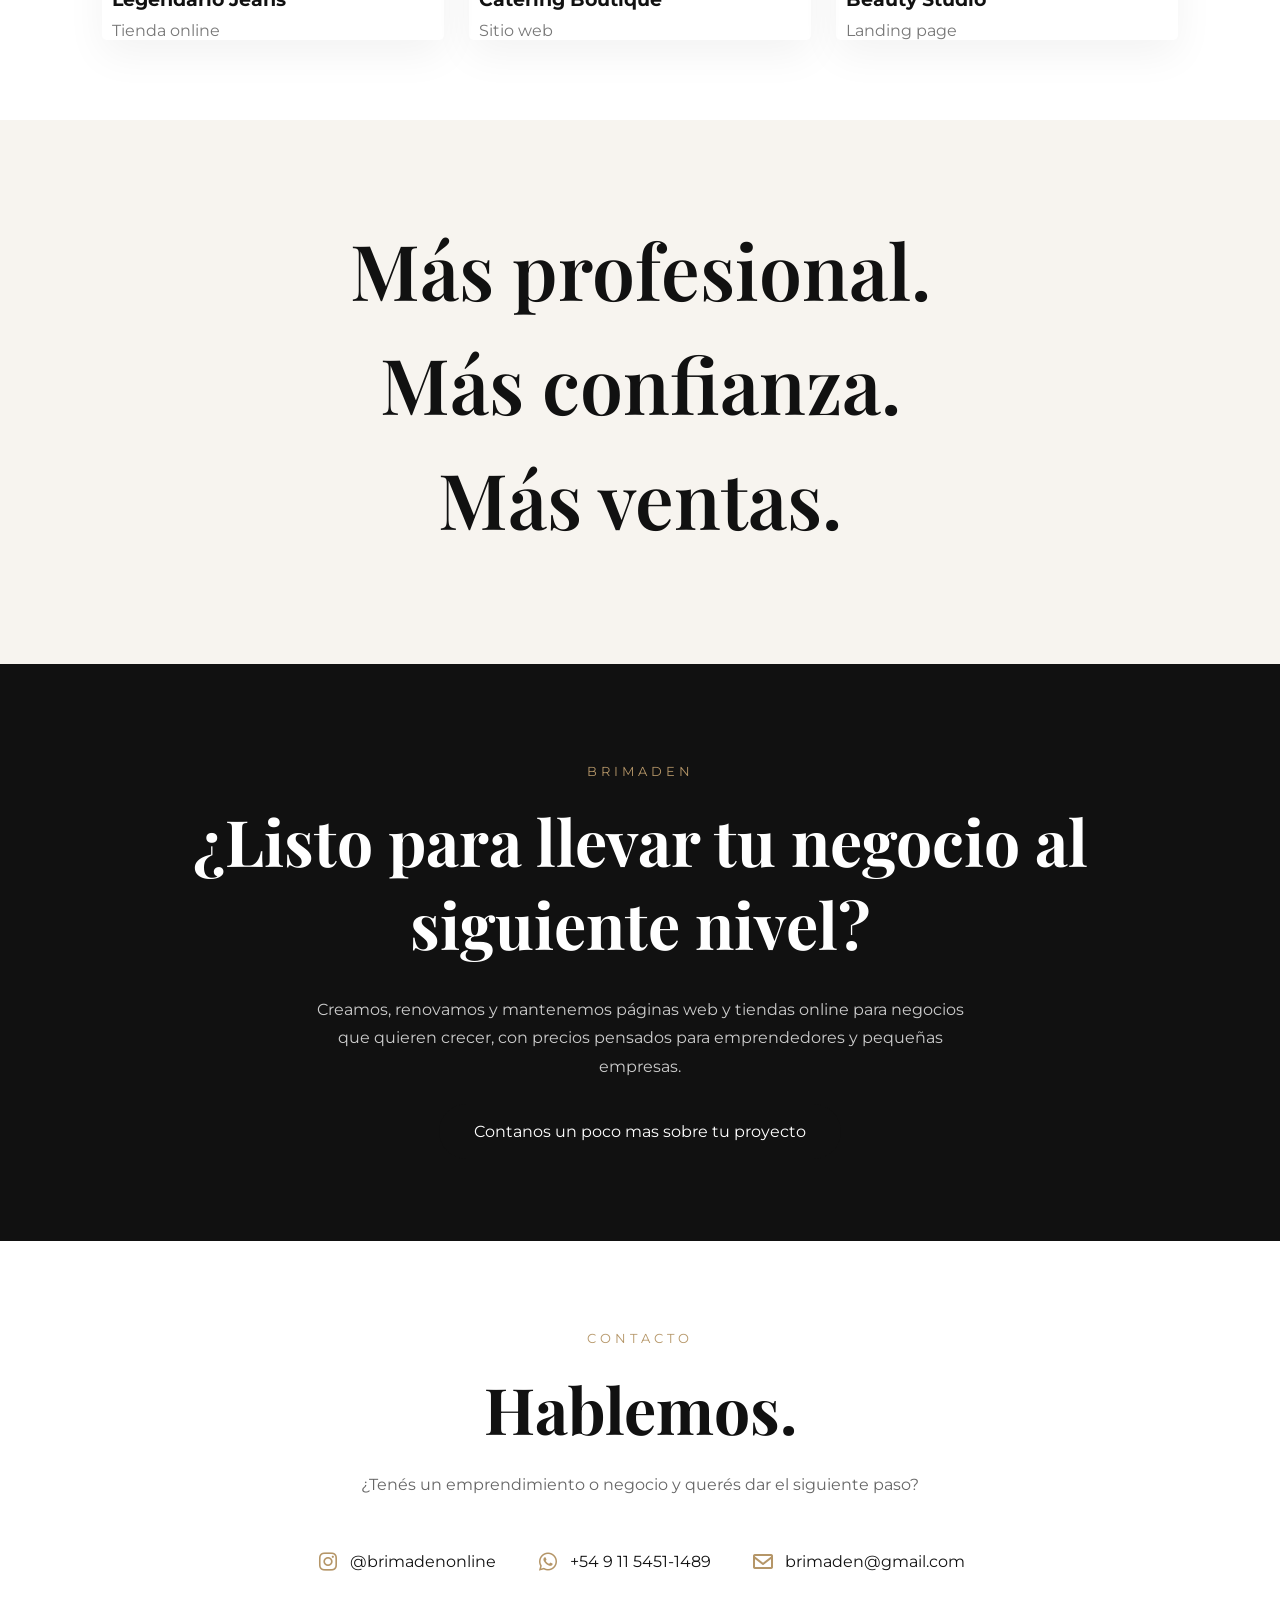
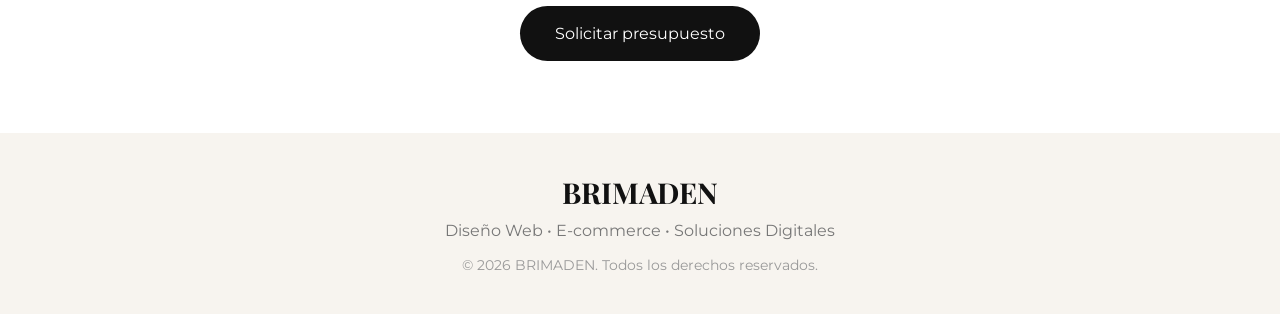
==== commit 8148ad34: "actualizacion" ====
--- a/index.html
+++ b/index.html
@@ -64,7 +64,7 @@
     <img src="img/B dorada brimaden.png" class="hero-logo" alt="BRIMADEN">
 
     <p class="mini-title">
-        DISEÑO WEB • E-COMMERCE • SOLUCIONES DIGITALES
+        DISEÑO WEB • SOLUCIONES DIGITALES
     </p>
 
     <h1>
@@ -76,13 +76,8 @@
 
     <div class="buttons">
 
-        <a
-href="https://wa.me/5491154511489?text=Hola%20Brimaden,%20quiero%20consultar%20por%20una%20pagina%20web"
-target="_blank"
-class="btn-primary">
-
+        <a href="presupuesto.html" class="btn-primary">
     Solicitar presupuesto
-
 </a>
 
         <a href="#projects" class="btn-secondary">
@@ -371,13 +366,8 @@
 
         </p>
 
-        <a
-href="https://wa.me/5491154511489"
-target="_blank"
-class="cta-btn">
-
-    Solicitar presupuesto
-
+        <a href="presupuesto.html" class="btn-primary">
+    Contanos un poco mas sobre tu proyecto
 </a>
 
            
@@ -385,6 +375,10 @@
     </div>
 
 </section>
+
+</section>  
+
+
 
 <section class="contact hidden" id="contact">
 
@@ -433,15 +427,9 @@
         </div>
 
 
-        <a
-href="https://wa.me/5491154511489?text=Hola%20Brimaden,%20quiero%20consultar%20por%20una%20pagina%20web"
-target="_blank"
-class="btn-primary">
-
+       <a href="presupuesto.html" class="btn-primary">
     Solicitar presupuesto
-
 </a>
-
     </div>
 
 </section>
--- a/style.css
+++ b/style.css
@@ -11,9 +11,7 @@
 color:#111;
 overflow-x:hidden;
 }
-section{
-padding:100px 8%;
-}
+
 
 header{
 
@@ -94,22 +92,31 @@
 
 
 .hero{
-min-height:100vh;
-display:flex;
+
+display:flex;
+
+align-items:center;
+
+justify-content:space-between;
+
+gap:80px;
+
+padding:150px 8% 40px;
+
+}
+
+
+.hero-text{
+
+flex:1;
+
+display:flex;
+
 flex-direction:column;
+
 align-items:center;
+
 text-align:center;
-justify-content:space-between;
-gap:10px;
-padding:0 8%;
-}
-
-
-.hero-text{
-
-flex:1;
-margin-top:50px;
-max-width:600px;
 
 }
 .hero-logo-container{
@@ -131,13 +138,14 @@
 
 .hero-note{
 
-margin-top:35px;
-
-line-height:2;
+margin-top:20px;
+
+line-height:1.7;
 
 color:#777;
 
-font-size:.95rem;
+font-size:.9rem;
+
 
 }
 
@@ -159,9 +167,9 @@
 
 font-family:'Playfair Display';
 
-h1{
+
 font-size:clamp(3.5rem,8vw,6.5rem);
-}
+
 
 line-height:1.05;
 
@@ -743,6 +751,359 @@
 font-size:2rem;
 
 cursor:pointer;
+
+}
+
+.formulario{
+
+background:white;
+
+padding:100px 8%;
+
+}
+
+.formulario-container{
+
+max-width:700px;
+
+margin:auto;
+
+text-align:center;
+
+}
+
+.form-text{
+
+color:#666;
+
+margin-bottom:40px;
+
+}
+
+form{
+
+display:flex;
+
+flex-direction:column;
+
+gap:20px;
+
+}
+
+input,
+select,
+textarea{
+
+padding:18px;
+
+border:1px solid #ddd;
+
+border-radius:15px;
+
+font-family:'Montserrat',sans-serif;
+
+font-size:1rem;
+
+background:#f7f4ef;
+
+}
+
+textarea{
+
+resize:none;
+
+}
+
+form .btn-primary{
+
+border:none;
+
+cursor:pointer;
+
+}
+
+.form-page{
+
+min-height:100vh;
+
+padding:180px 8% 80px;
+
+display:flex;
+
+justify-content:center;
+
+align-items:center;
+
+}
+
+
+.form-page-container{
+
+max-width:700px;
+
+width:100%;
+
+text-align:center;
+
+}
+
+
+.form-logo{
+
+width:120px;
+
+margin-bottom:30px;
+
+}
+
+
+form{
+
+display:flex;
+
+flex-direction:column;
+
+gap:20px;
+
+margin-top:50px;
+
+}
+
+
+input,
+select,
+textarea{
+
+padding:20px;
+
+border:1px solid #ddd;
+
+border-radius:18px;
+
+font-size:1rem;
+
+font-family:'Montserrat',sans-serif;
+
+background:white;
+
+}
+
+
+textarea{
+
+resize:none;
+
+}
+
+
+button{
+
+border:none;
+
+cursor:pointer;
+
+}
+
+.gracias{
+
+min-height:100vh;
+
+display:flex;
+
+justify-content:center;
+
+align-items:center;
+
+padding:40px;
+
+text-align:center;
+
+background:#f7f4ef;
+
+}
+
+.gracias-container{
+
+max-width:700px;
+
+}
+
+.gracias-logo{
+
+width:120px;
+
+margin-bottom:30px;
+
+}
+
+.gracias i{
+
+font-size:5rem;
+
+color:#b59668;
+
+margin-bottom:20px;
+
+display:block;
+
+}
+.form-page{
+
+min-height:100vh;
+
+padding:180px 8% 80px;
+
+display:flex;
+
+justify-content:center;
+
+align-items:center;
+
+}
+
+
+.form-page-container{
+
+max-width:700px;
+
+width:100%;
+
+text-align:center;
+
+}
+
+
+.form-logo{
+
+width:120px;
+
+display:block;
+
+margin:0 auto 30px;
+
+}
+
+
+form{
+
+display:flex;
+
+flex-direction:column;
+
+gap:20px;
+
+margin-top:50px;
+
+}
+
+
+input,
+select,
+textarea{
+
+padding:20px;
+
+border:1px solid #ddd;
+
+border-radius:20px;
+
+font-size:1rem;
+
+font-family:'Montserrat',sans-serif;
+
+background:white;
+
+}
+
+
+textarea{
+
+resize:none;
+
+}
+
+
+form .btn-primary{
+
+border:none;
+
+cursor:pointer;
+
+}
+
+
+@media(max-width:768px){
+
+.form-page{
+
+padding:150px 6% 60px;
+
+}
+
+.form-logo{
+
+width:100px;
+
+}
+
+}
+
+.form-page{
+min-height:100vh;
+padding:150px 8% 80px;
+display:flex;
+justify-content:center;
+align-items:center;
+}
+
+.form-page-container{
+max-width:700px;
+width:100%;
+text-align:center;
+}
+
+.form-logo{
+width:110px;
+display:block;
+margin:0 auto 30px;
+}
+
+.form-page form{
+display:flex;
+flex-direction:column;
+gap:20px;
+margin-top:50px;
+}
+
+.form-page input,
+.form-page select,
+.form-page textarea{
+padding:20px;
+border:1px solid #ddd;
+border-radius:20px;
+font-size:1rem;
+font-family:'Montserrat',sans-serif;
+background:white;
+}
+
+.form-page textarea{
+resize:none;
+}
+
+.form-page button{
+border:none;
+cursor:pointer;
+}
+
+@media(max-width:768px){
+
+.form-page{
+padding:130px 6% 60px;
+}
+
+.form-logo{
+width:90px;
+}
 
 }
 
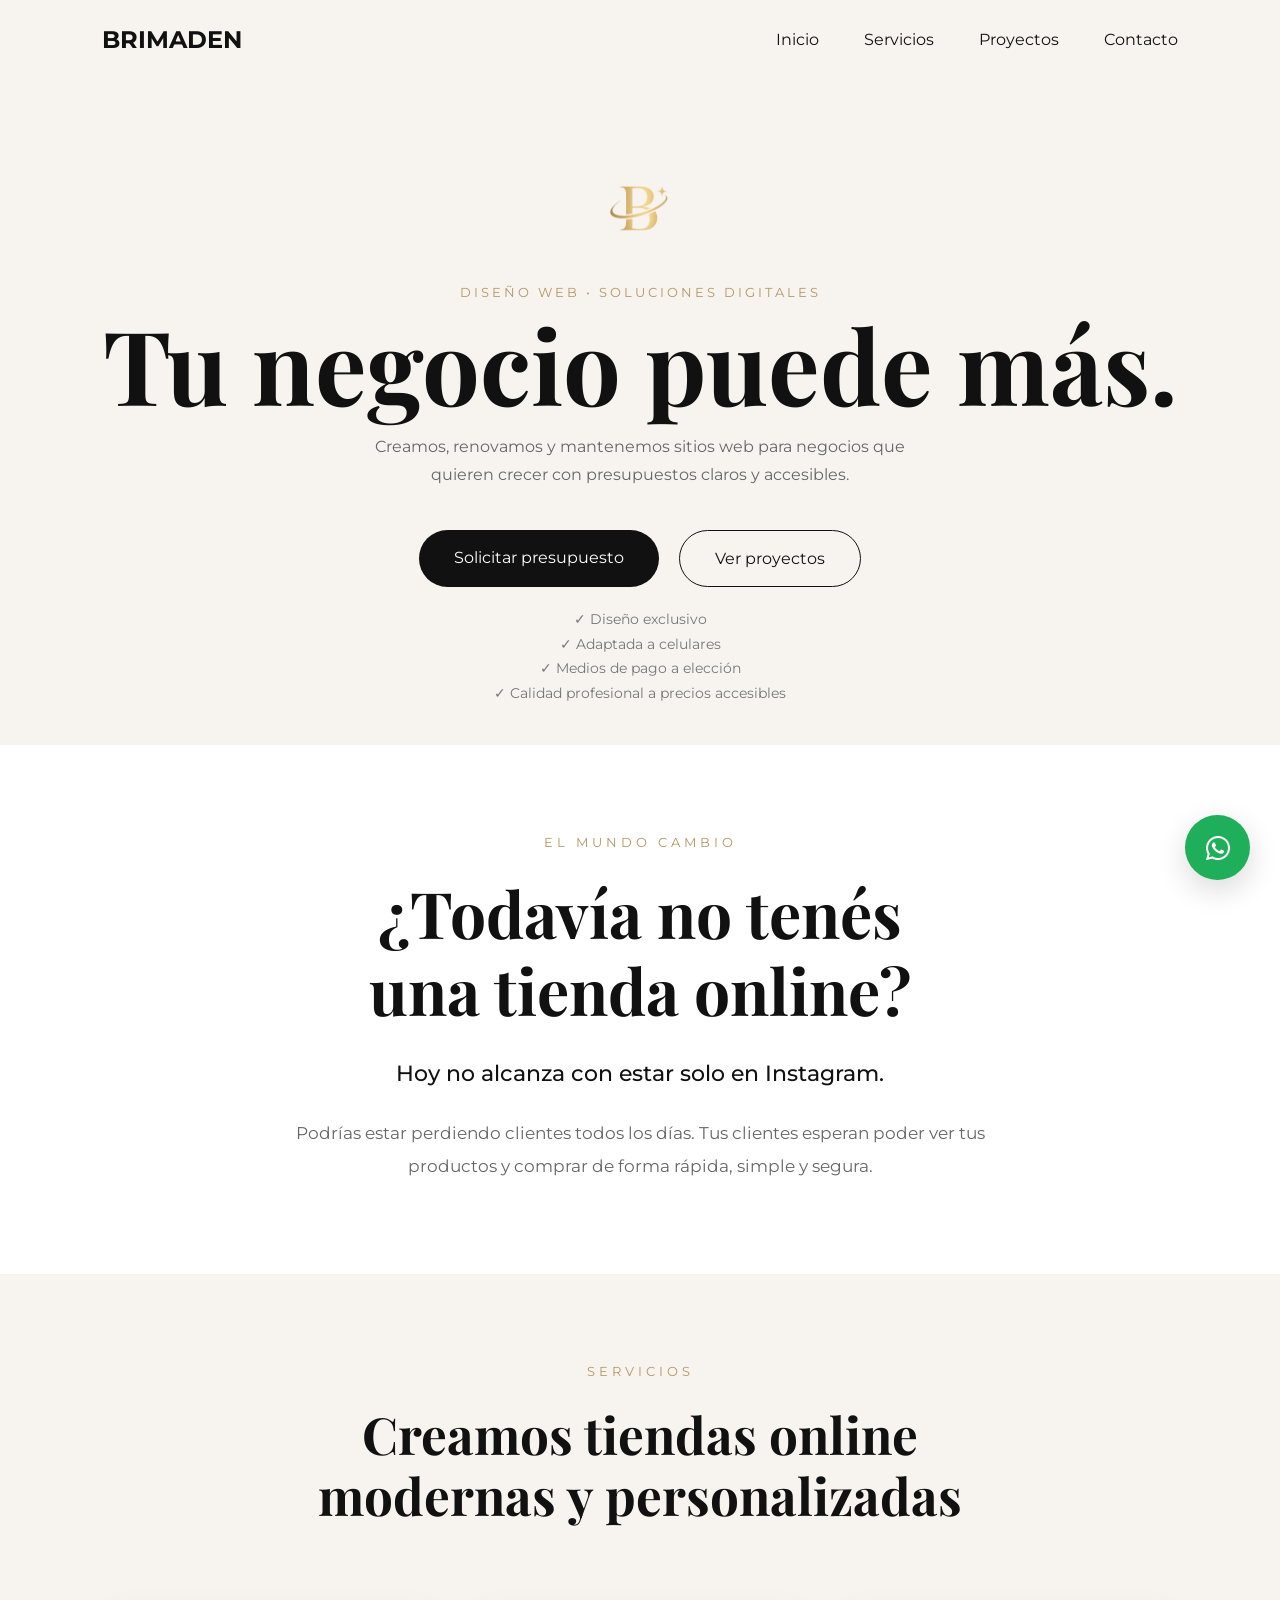
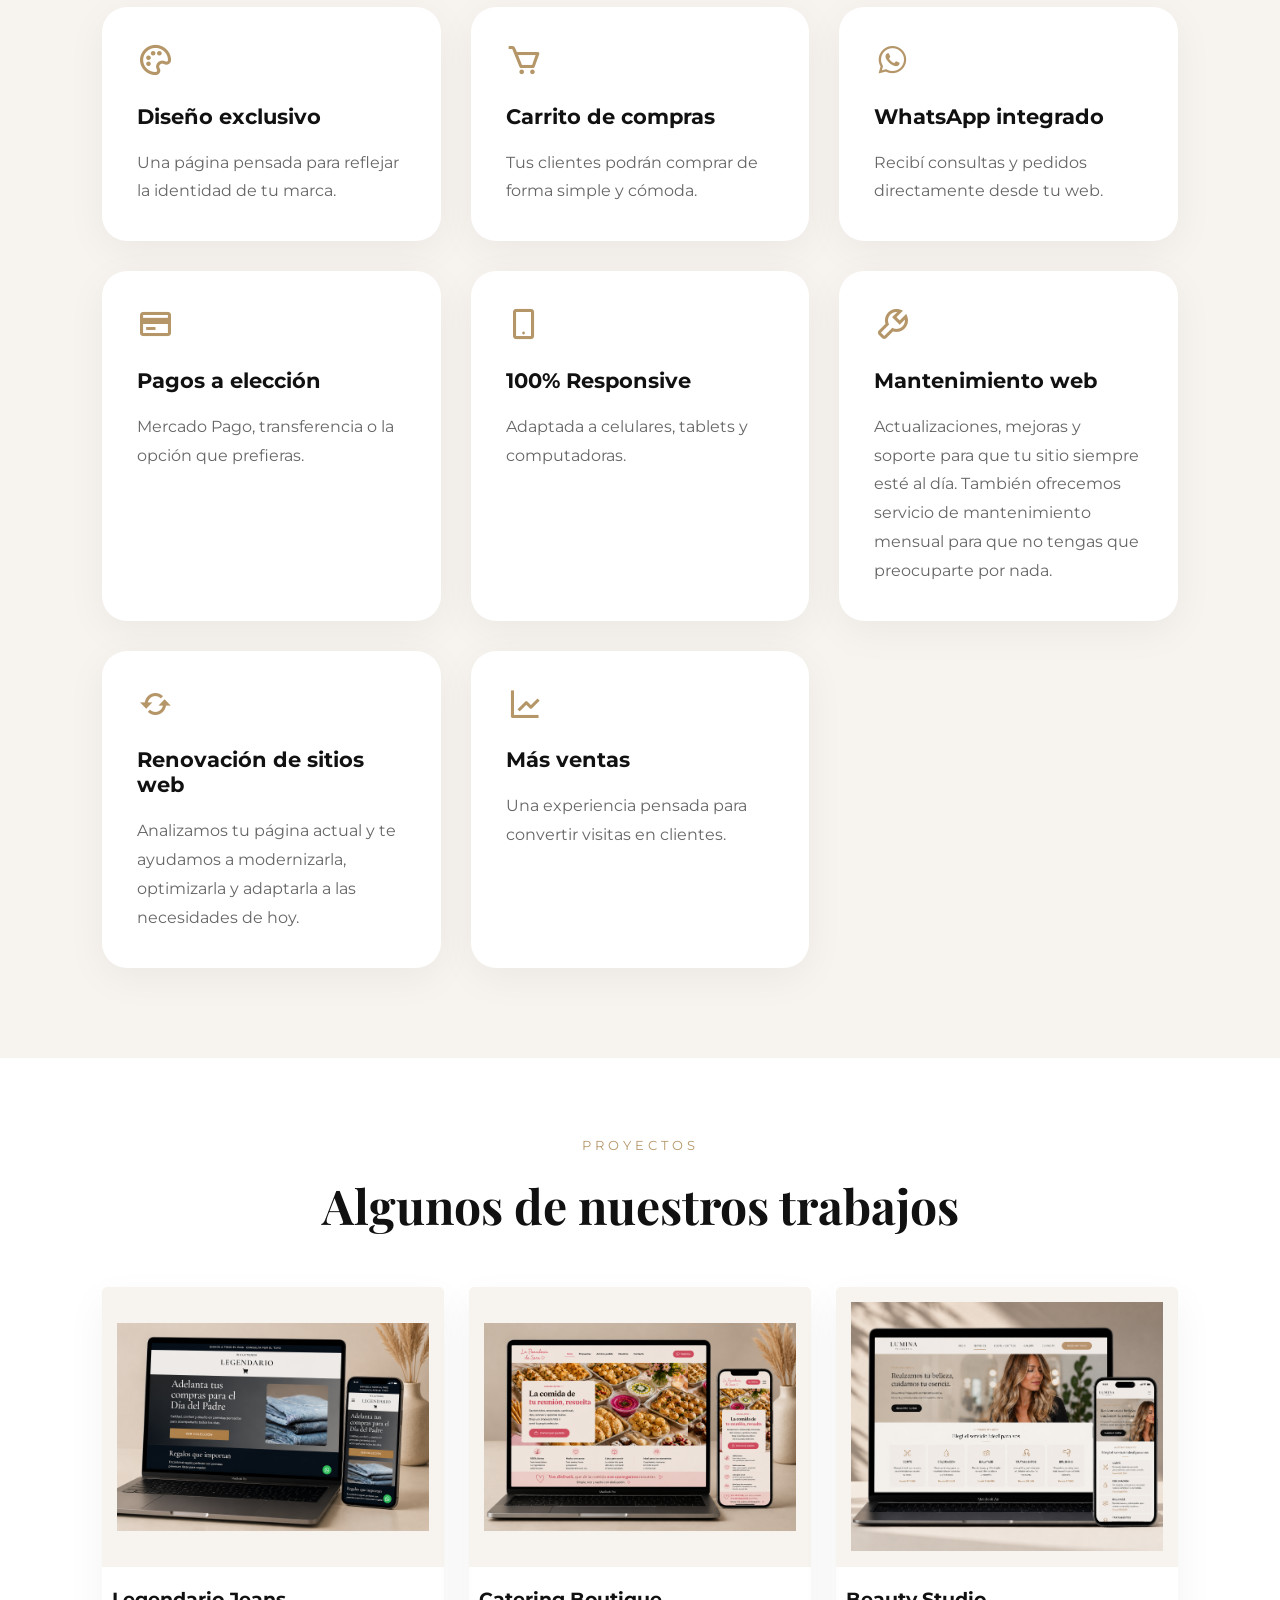
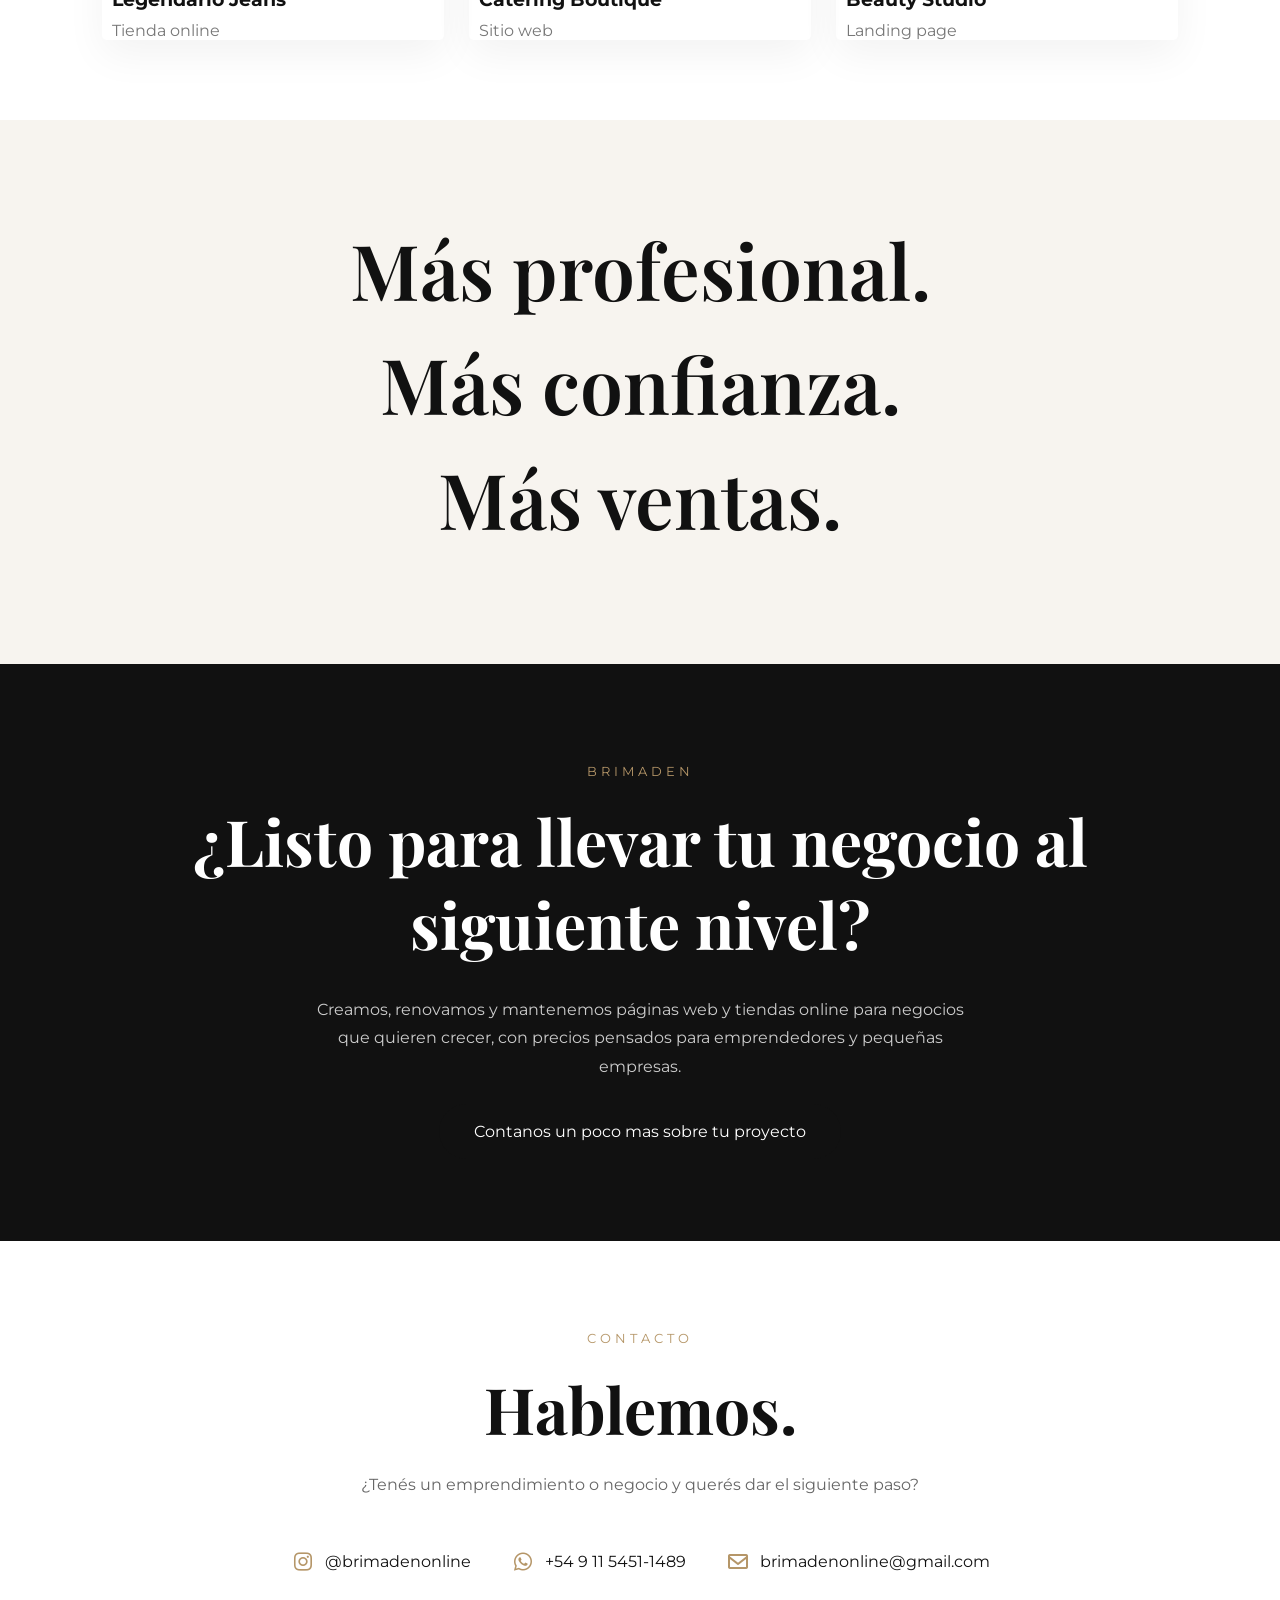
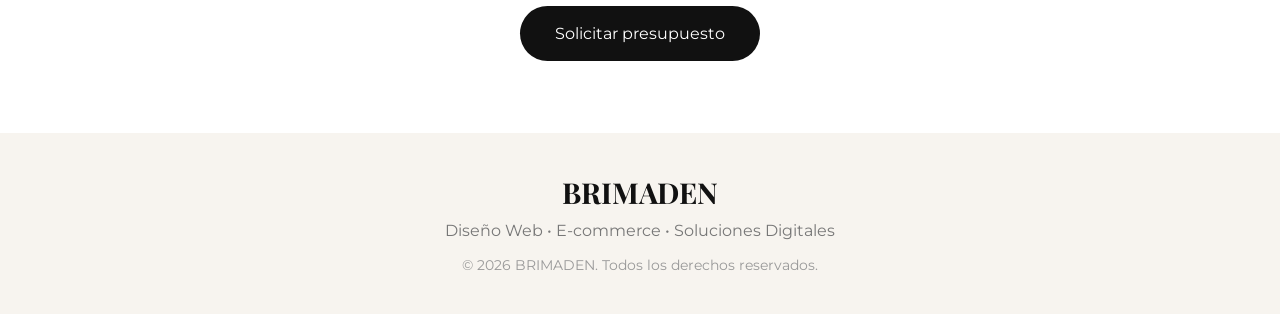
==== commit eda76a7e: "correccion de mail" ====
--- a/index.html
+++ b/index.html
@@ -420,7 +420,7 @@
 
                 <i class='bx bx-envelope'></i>
 
-                <span>brimaden@gmail.com</span>
+                <span>brimadenonline@gmail.com</span>
 
             </div>
 
--- a/style.css
+++ b/style.css
@@ -1103,6 +1103,70 @@
 
 .form-logo{
 width:90px;
+}
+
+}
+.form-page{
+    min-height:100vh;
+    display:flex;
+    justify-content:center;
+    align-items:center;
+    padding:120px 20px;
+    background:#f7f4ef;
+}
+
+.form-page-container{
+    max-width:700px;
+    width:100%;
+    background:white;
+    padding:60px;
+    border-radius:30px;
+    text-align:center;
+    box-shadow:0 15px 50px rgba(0,0,0,.06);
+}
+
+.form-logo{
+    width:100px;
+    margin-bottom:25px;
+}
+
+.form-page form{
+    display:flex;
+    flex-direction:column;
+    gap:18px;
+    margin-top:40px;
+}
+
+.form-page input,
+.form-page select,
+.form-page textarea{
+    padding:18px 22px;
+    border:1px solid #ddd;
+    border-radius:16px;
+    font-family:'Montserrat',sans-serif;
+    font-size:1rem;
+    outline:none;
+    transition:.3s;
+}
+
+.form-page input:focus,
+.form-page select:focus,
+.form-page textarea:focus{
+    border-color:#b59668;
+}
+
+.form-page textarea{
+    resize:none;
+}
+
+.volver{
+    margin-top:40px;
+}
+
+@media(max-width:768px){
+
+.form-page-container{
+    padding:40px 25px;
 }
 
 }
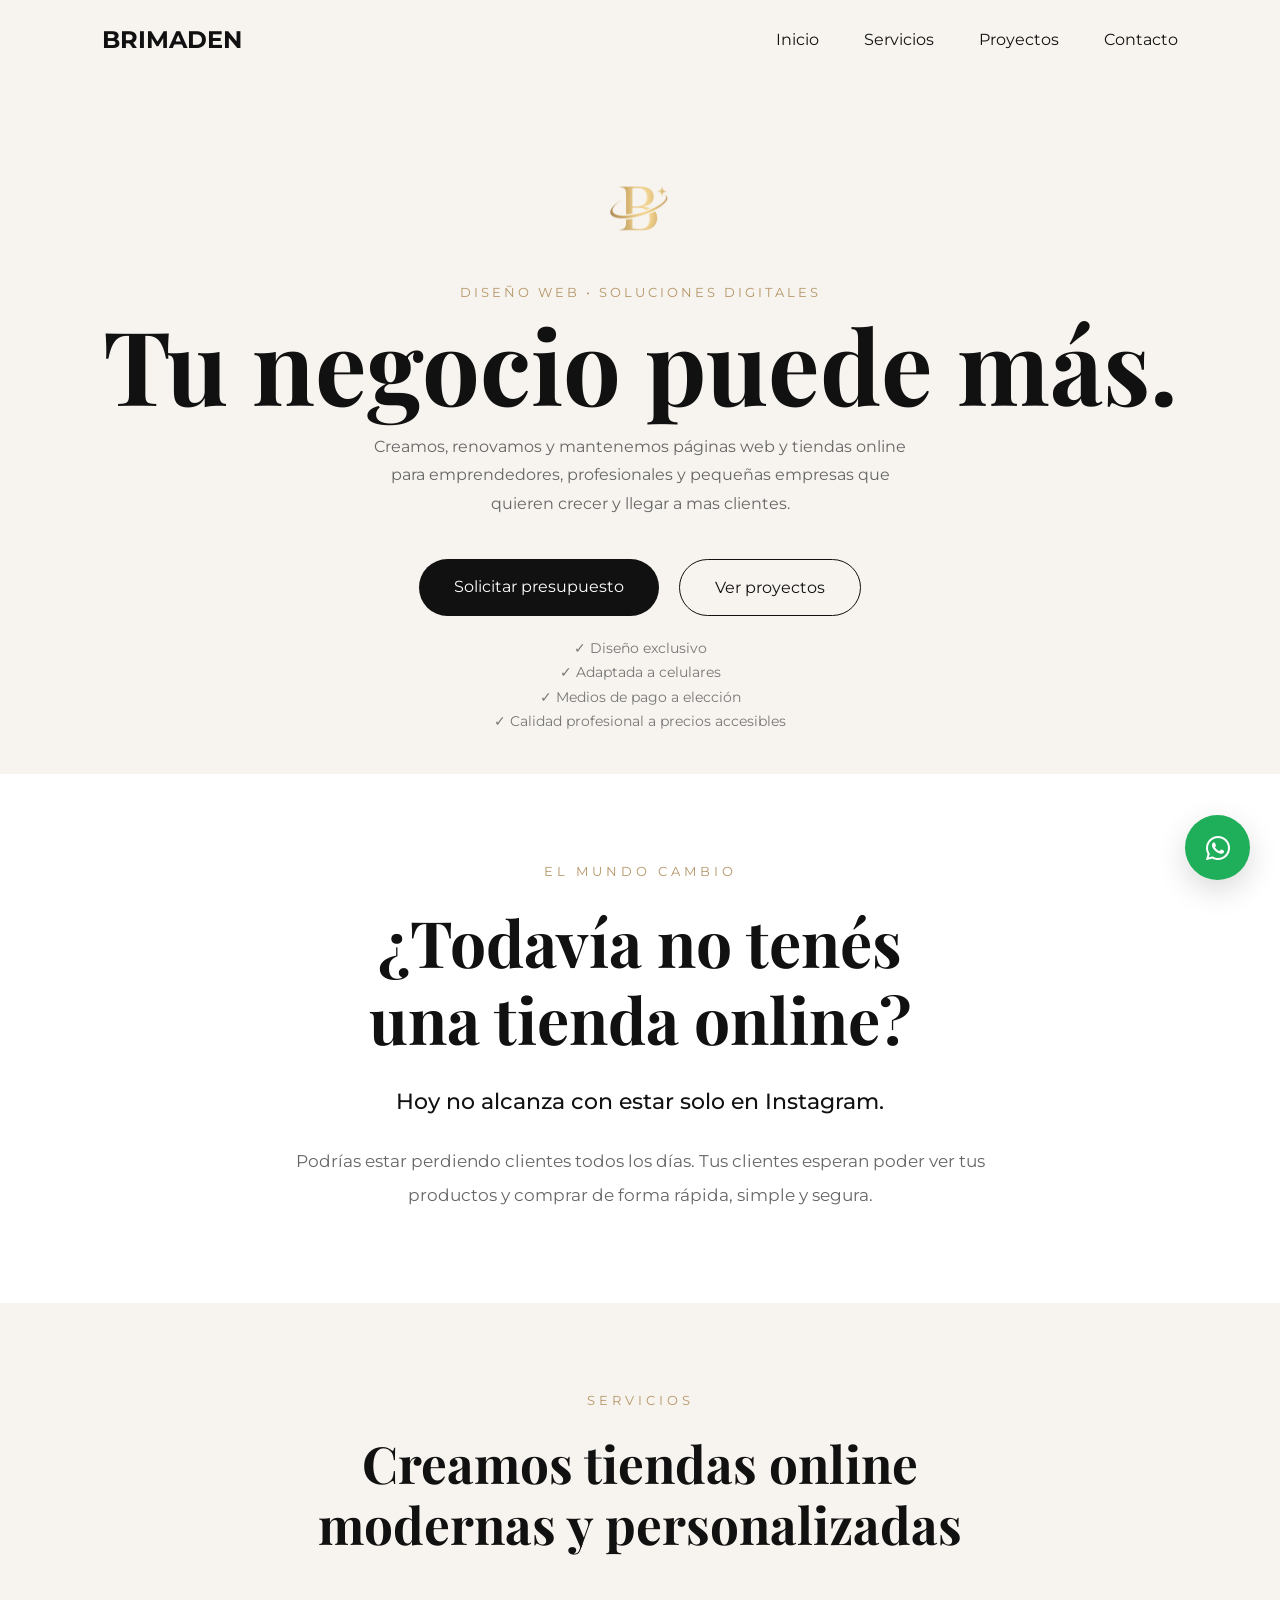
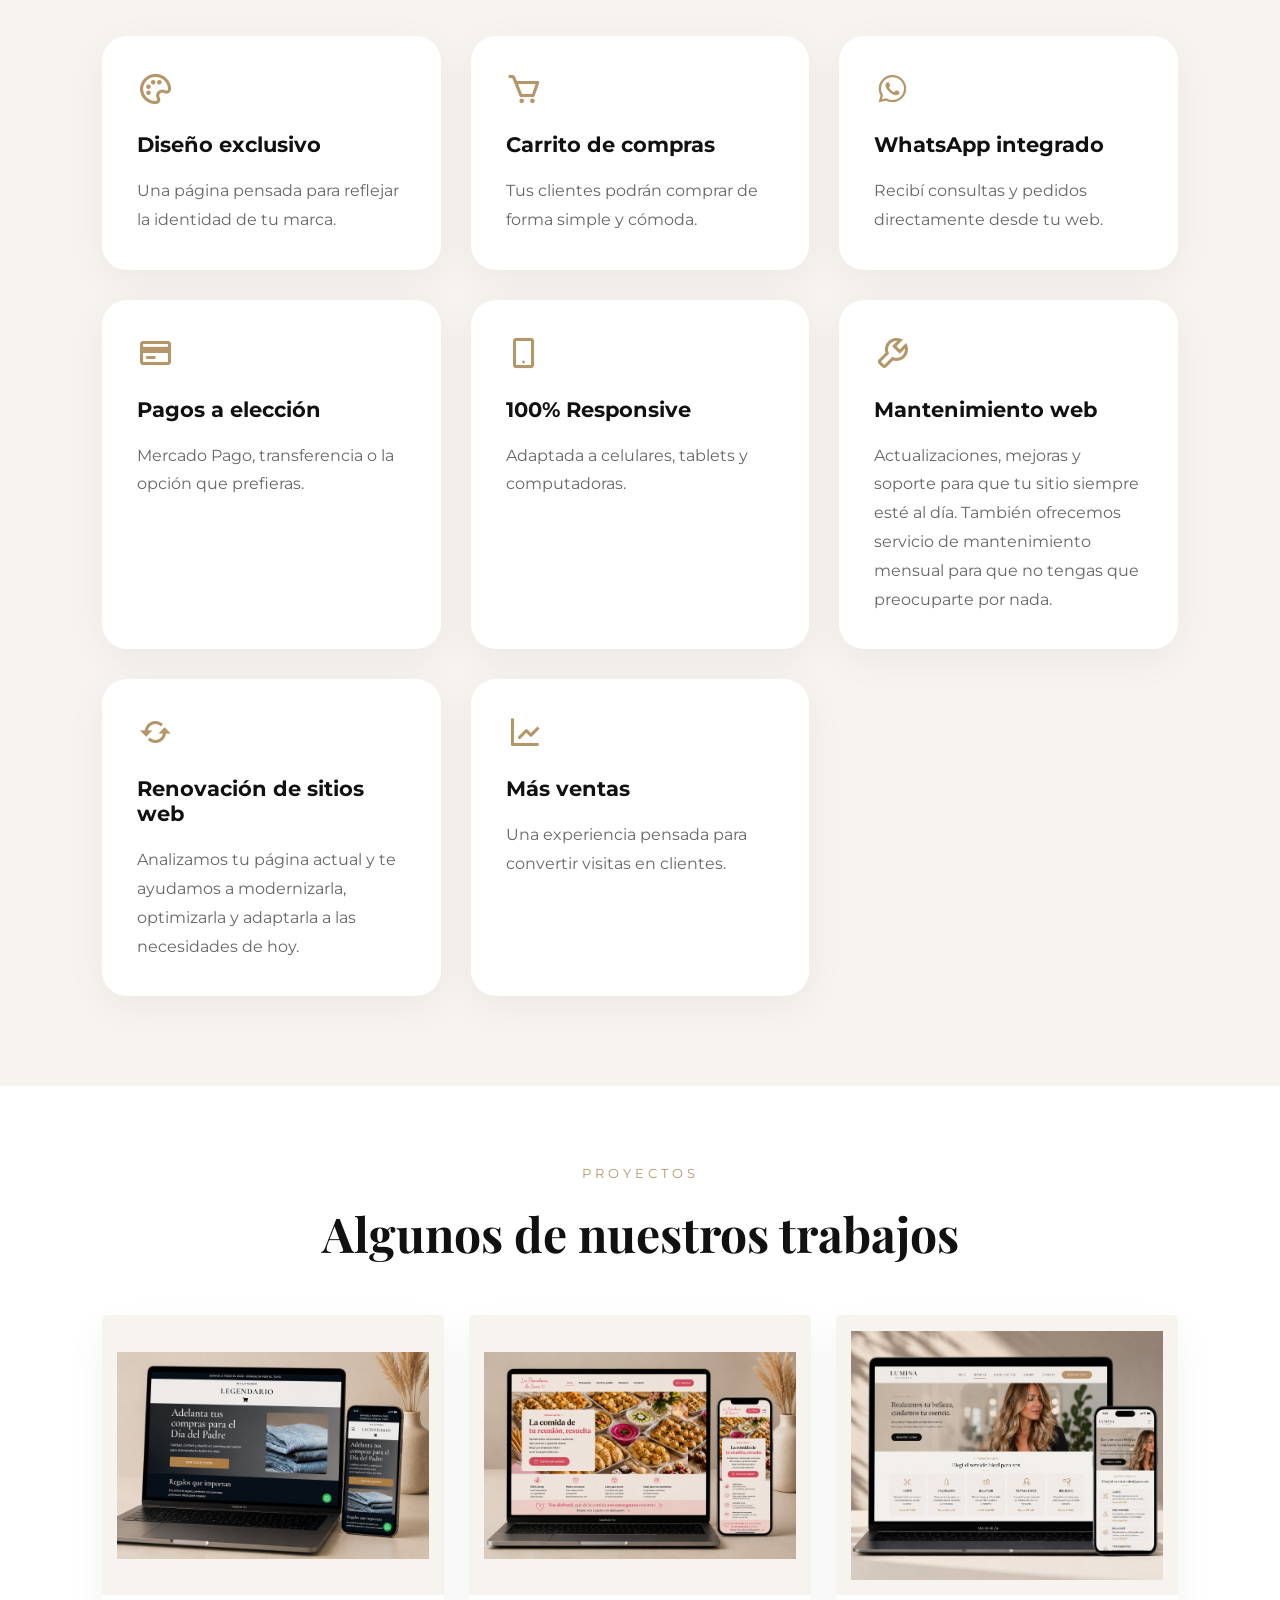
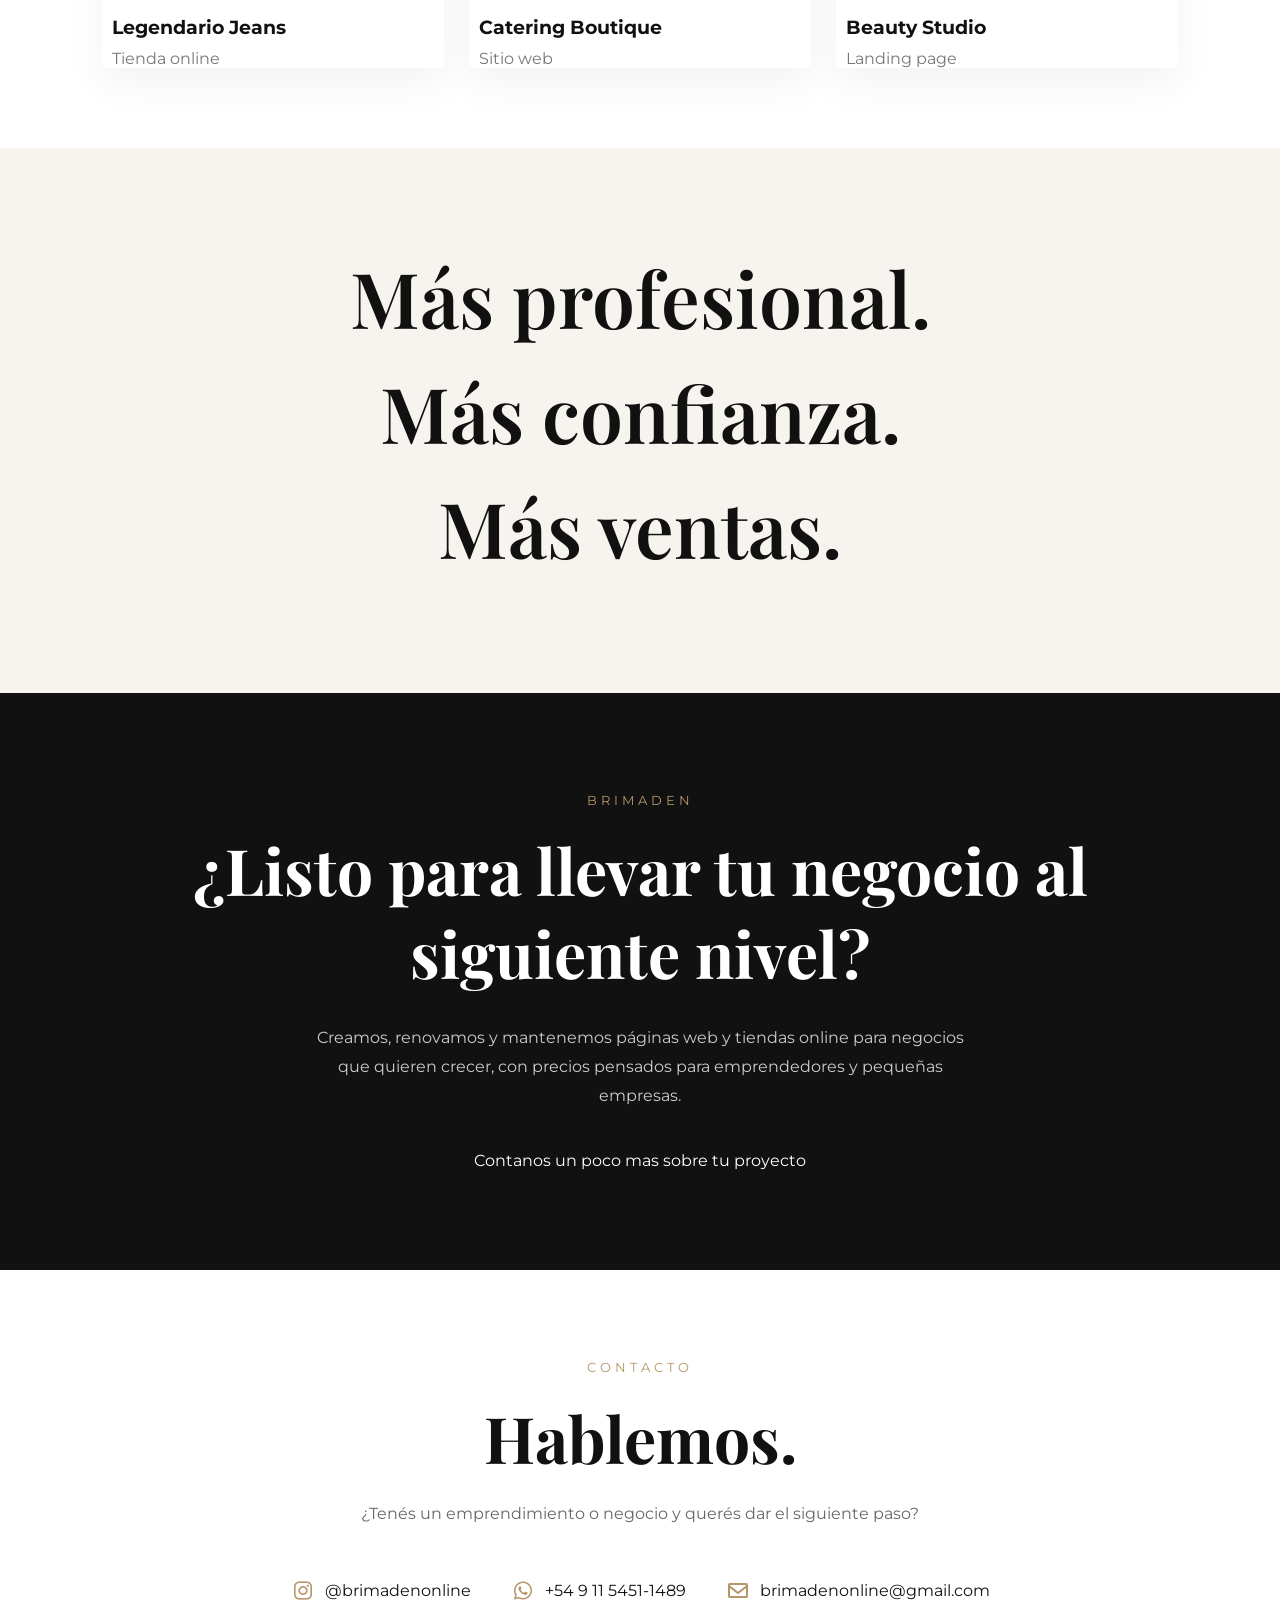
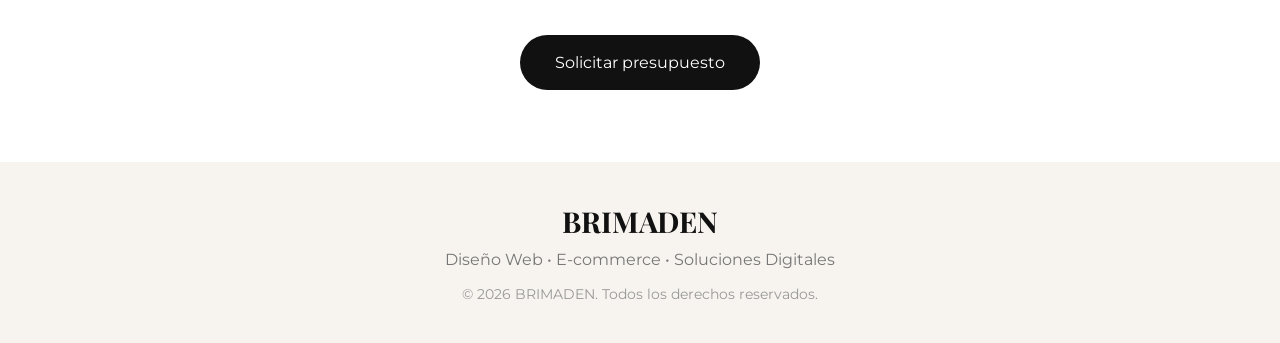
==== commit ef36e37e: "cambio en la descripcion" ====
--- a/index.html
+++ b/index.html
@@ -71,7 +71,7 @@
         Tu negocio puede más.
     </h1>
     <p class="description">
-        Creamos, renovamos y mantenemos sitios web para negocios que quieren crecer con presupuestos claros y accesibles.
+       Creamos, renovamos y mantenemos páginas web y tiendas online para emprendedores, profesionales y pequeñas empresas que quieren crecer y llegar a mas clientes.
     </p>
 
     <div class="buttons">
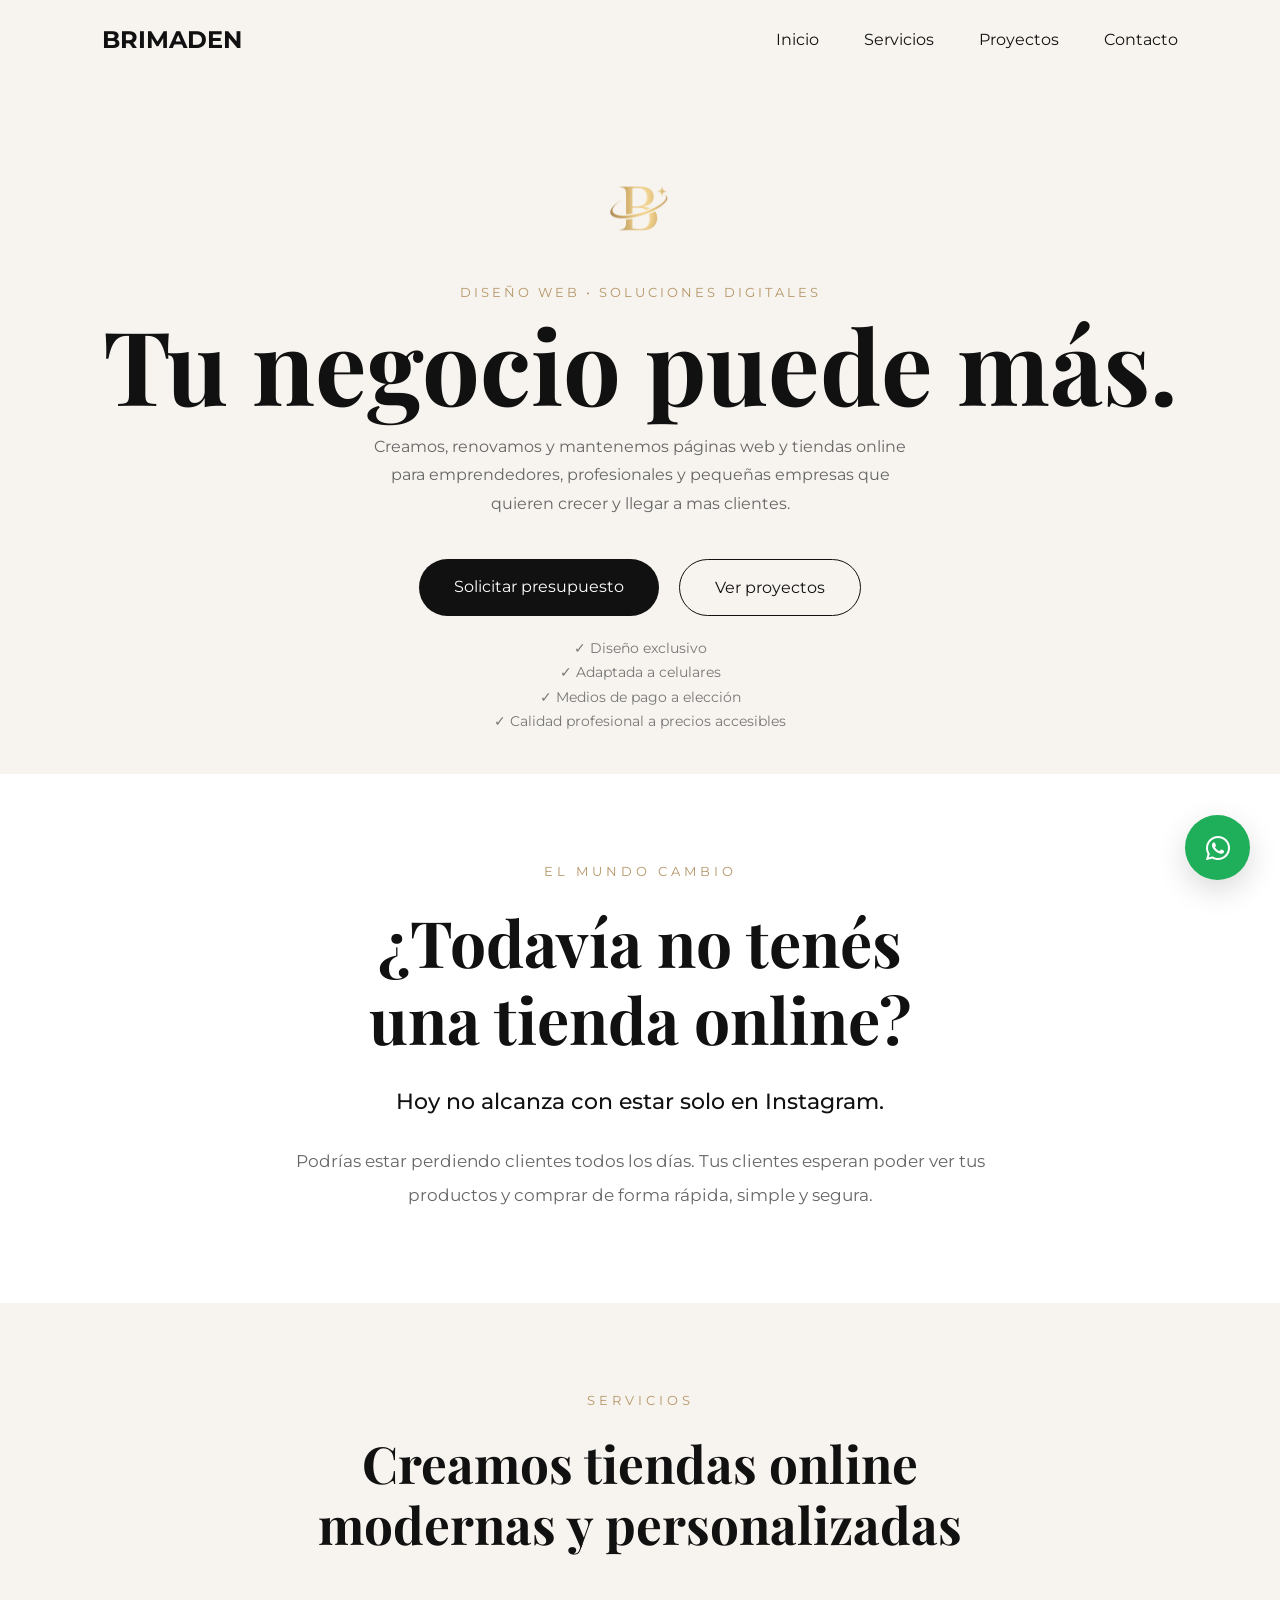
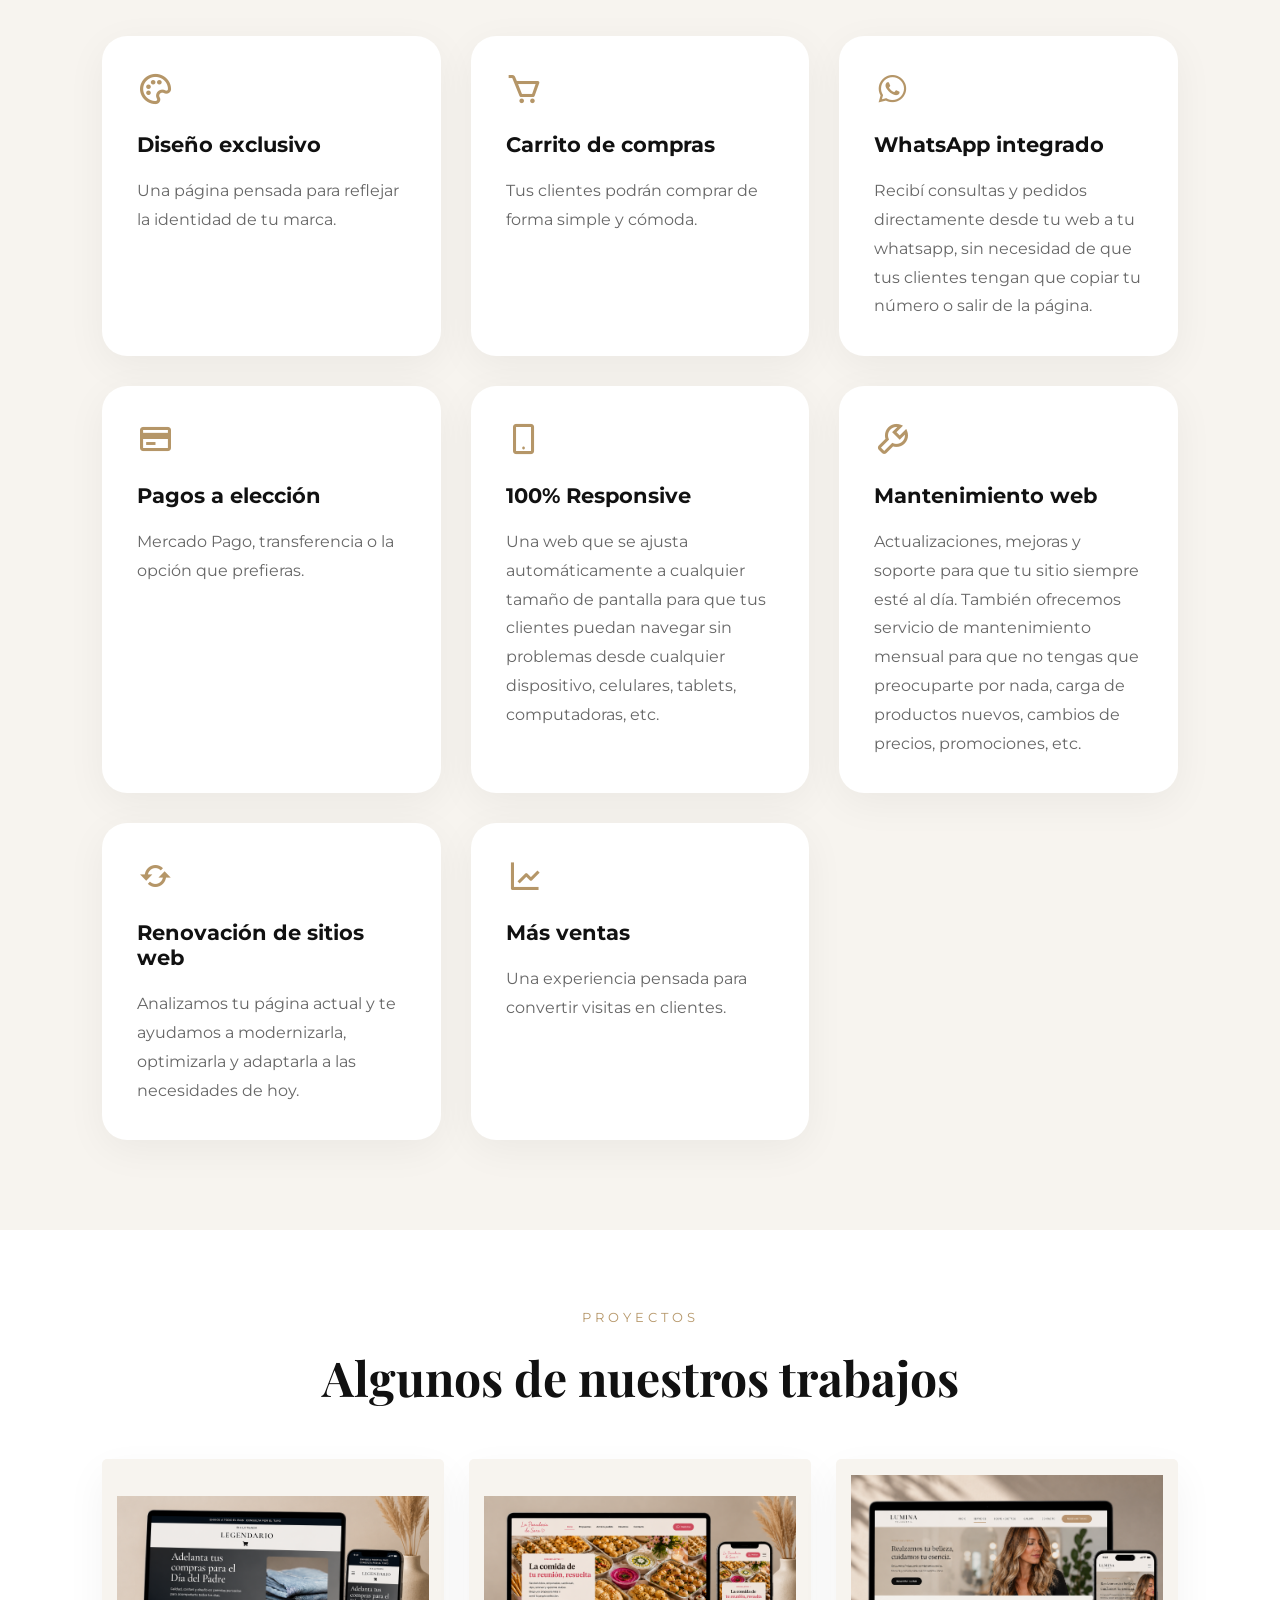
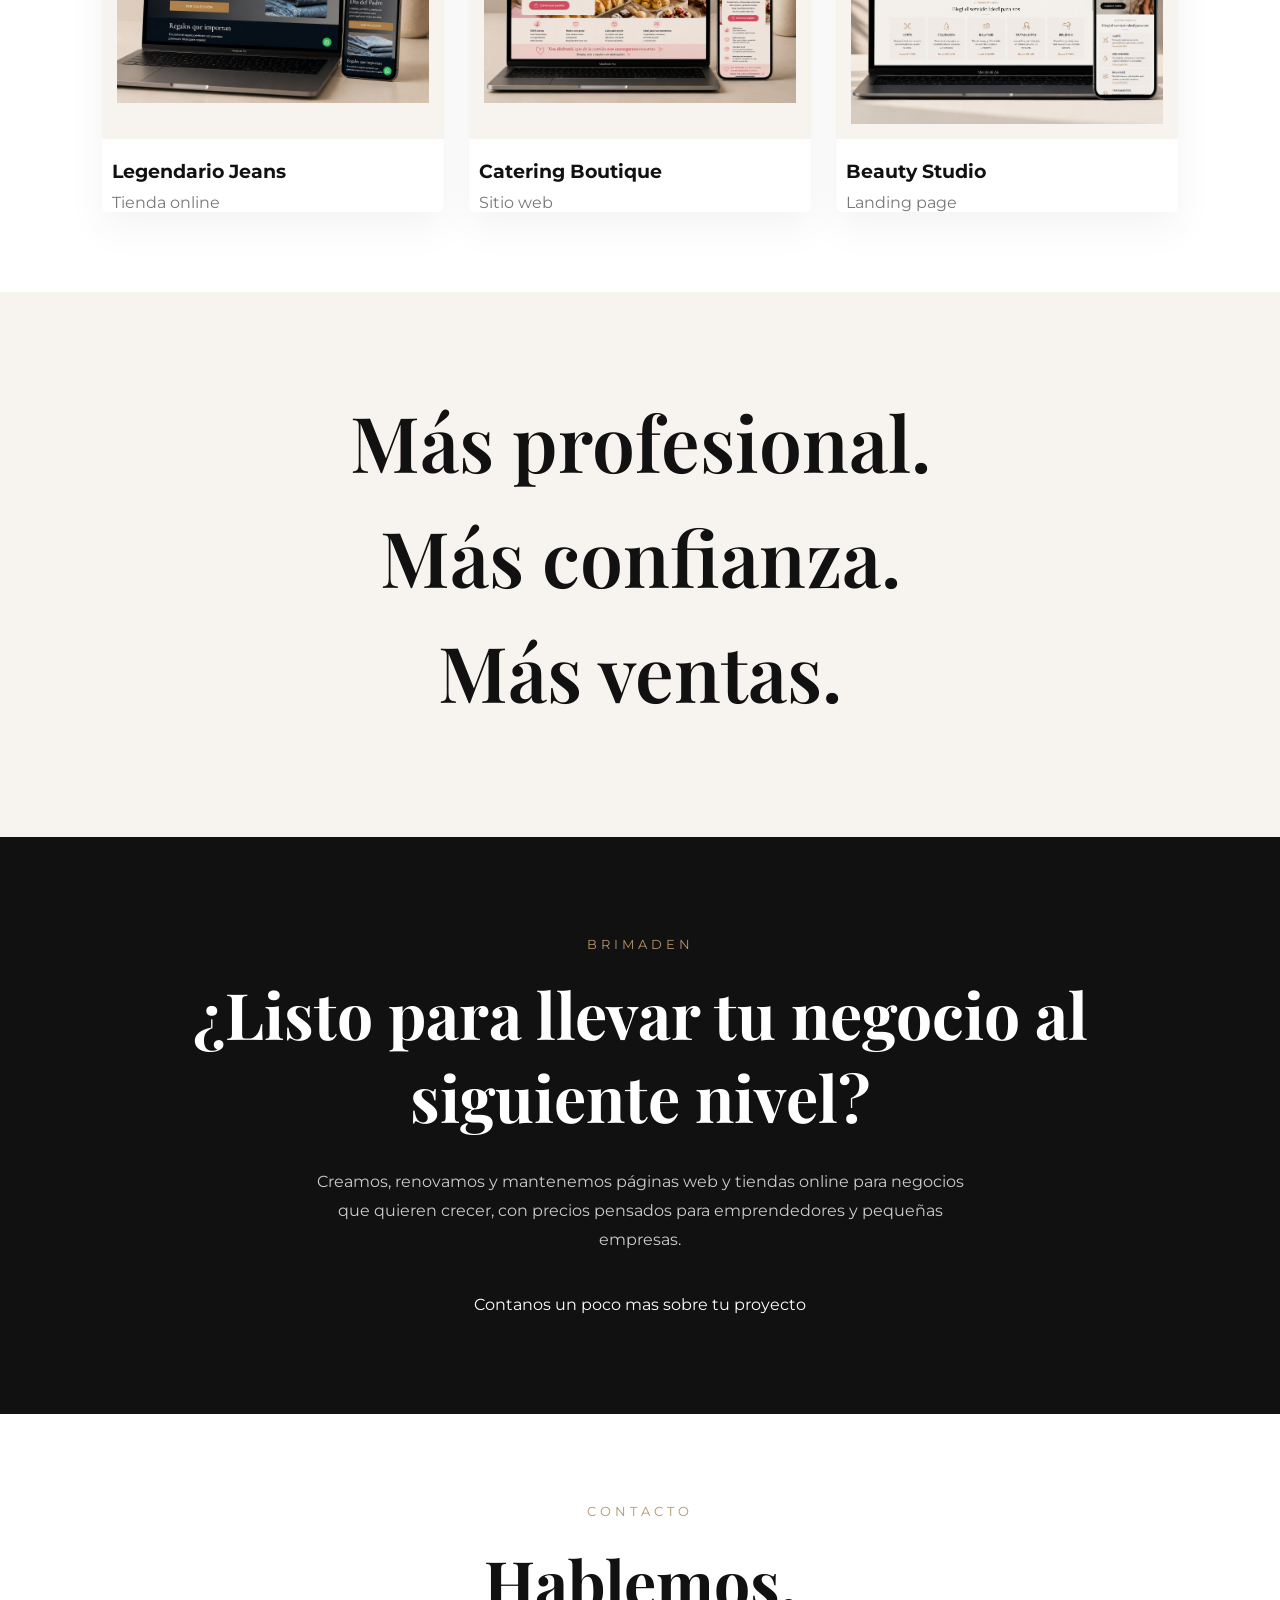
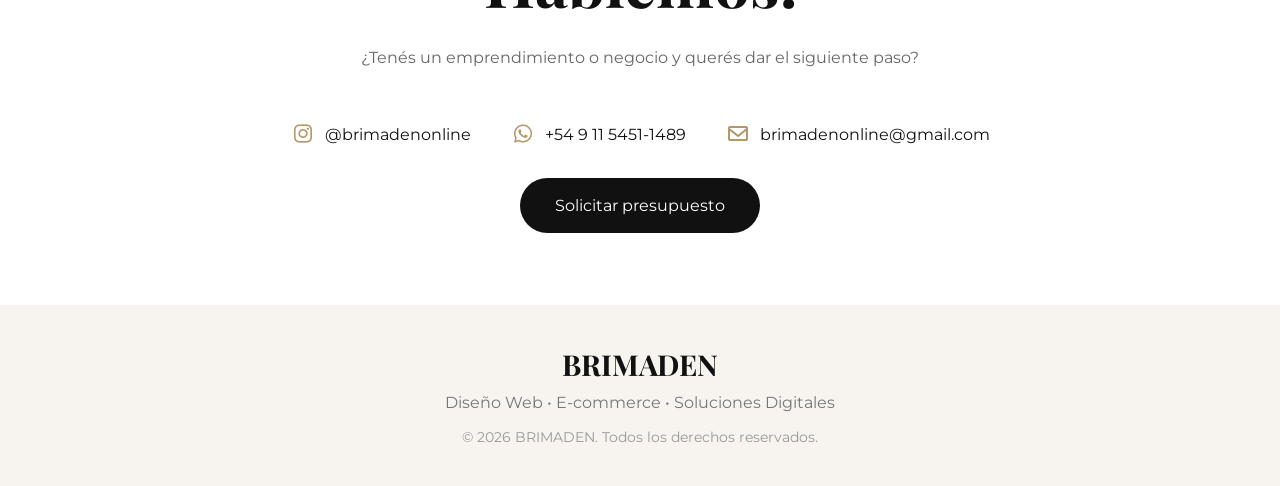
==== commit 7fd0e382: "mejores explicaciones" ====
--- a/index.html
+++ b/index.html
@@ -185,7 +185,7 @@
             <h3>WhatsApp integrado</h3>
 
             <p>
-                Recibí consultas y pedidos directamente desde tu web.
+                Recibí consultas y pedidos directamente desde tu web a tu whatsapp, sin necesidad de que tus clientes tengan que copiar tu número o salir de la página.
             </p>
 
         </div>
@@ -211,7 +211,8 @@
             <h3>100% Responsive</h3>
 
             <p>
-                Adaptada a celulares, tablets y computadoras.
+                Una web que se ajusta automáticamente a cualquier tamaño de pantalla para que tus clientes puedan navegar sin problemas desde cualquier dispositivo,
+                celulares, tablets, computadoras, etc.
             </p>
 
         </div>
@@ -224,7 +225,7 @@
 
     <p>
         Actualizaciones, mejoras y soporte para que tu sitio siempre esté al día.
-        También ofrecemos servicio de mantenimiento mensual para que no tengas que preocuparte por nada.
+        También ofrecemos servicio de mantenimiento mensual para que no tengas que preocuparte por nada, carga de productos nuevos, cambios de precios, promociones, etc.
     </p>
 
 </div>
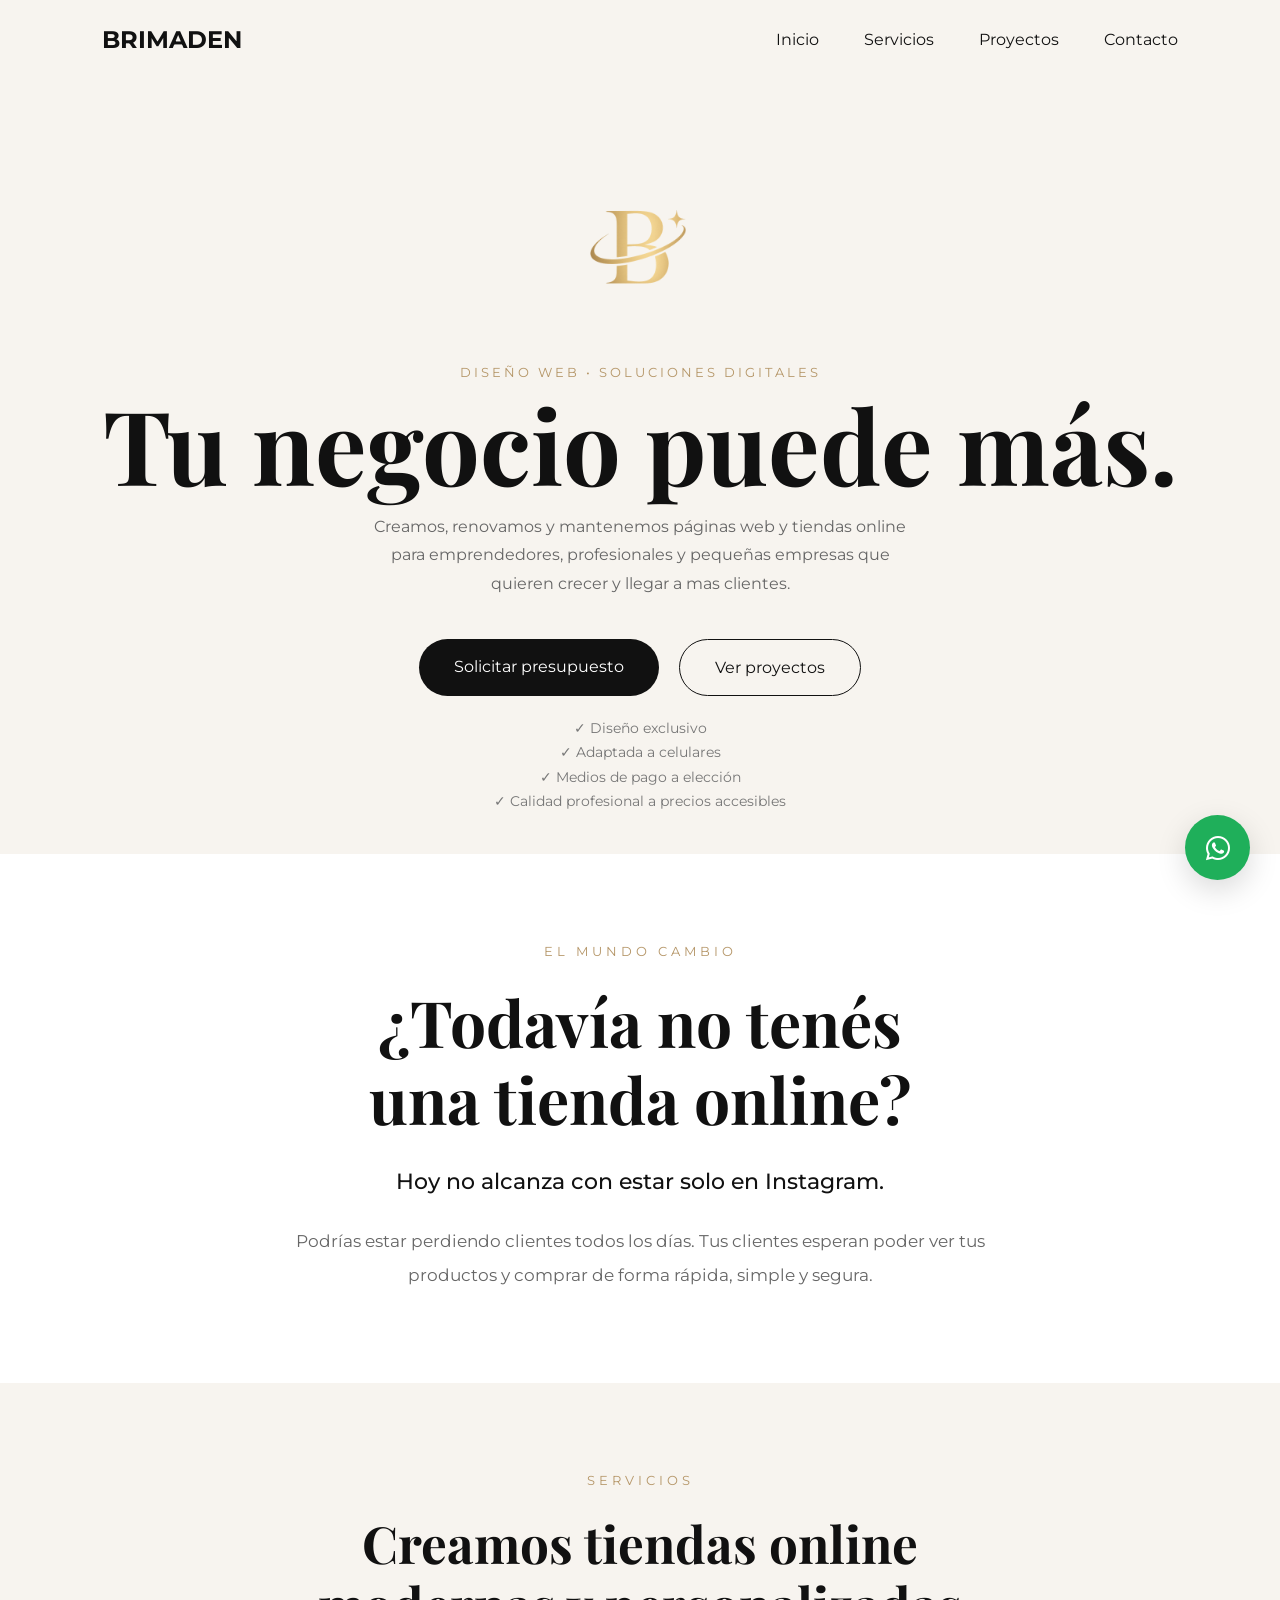
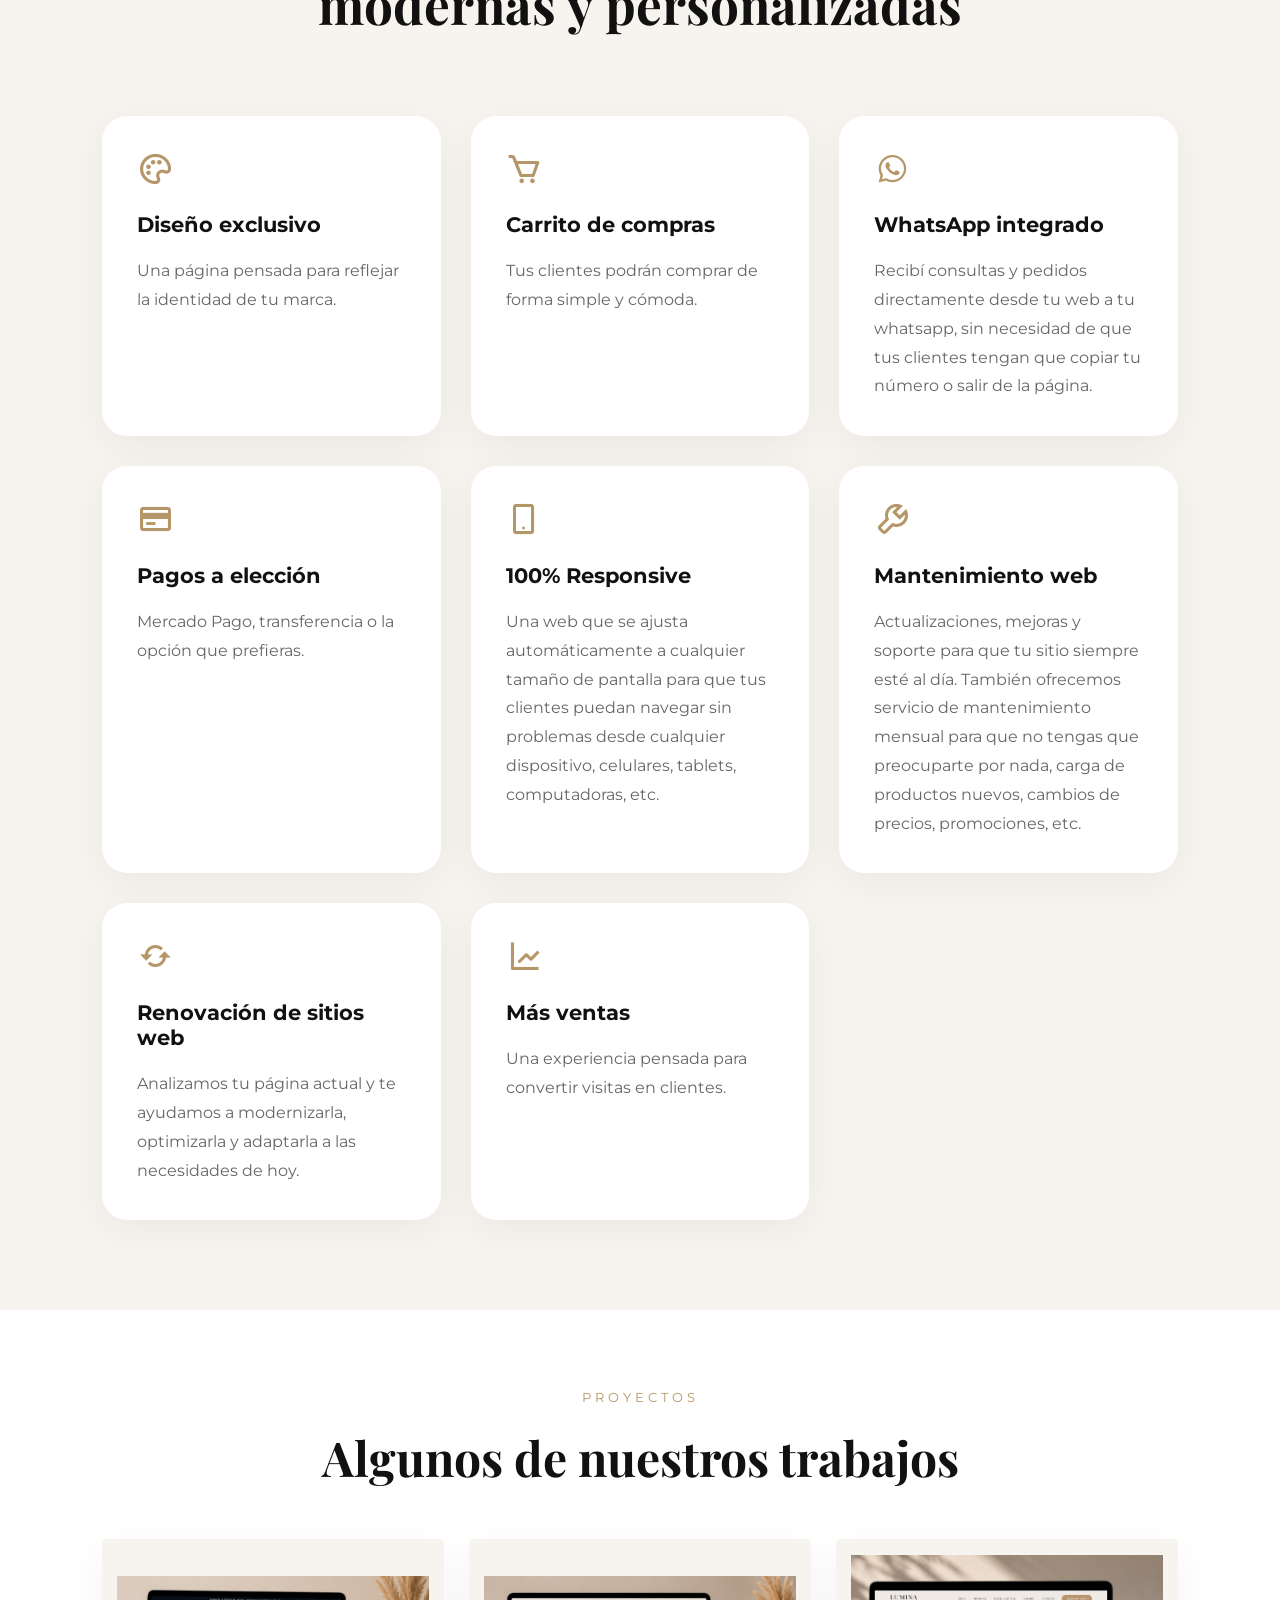
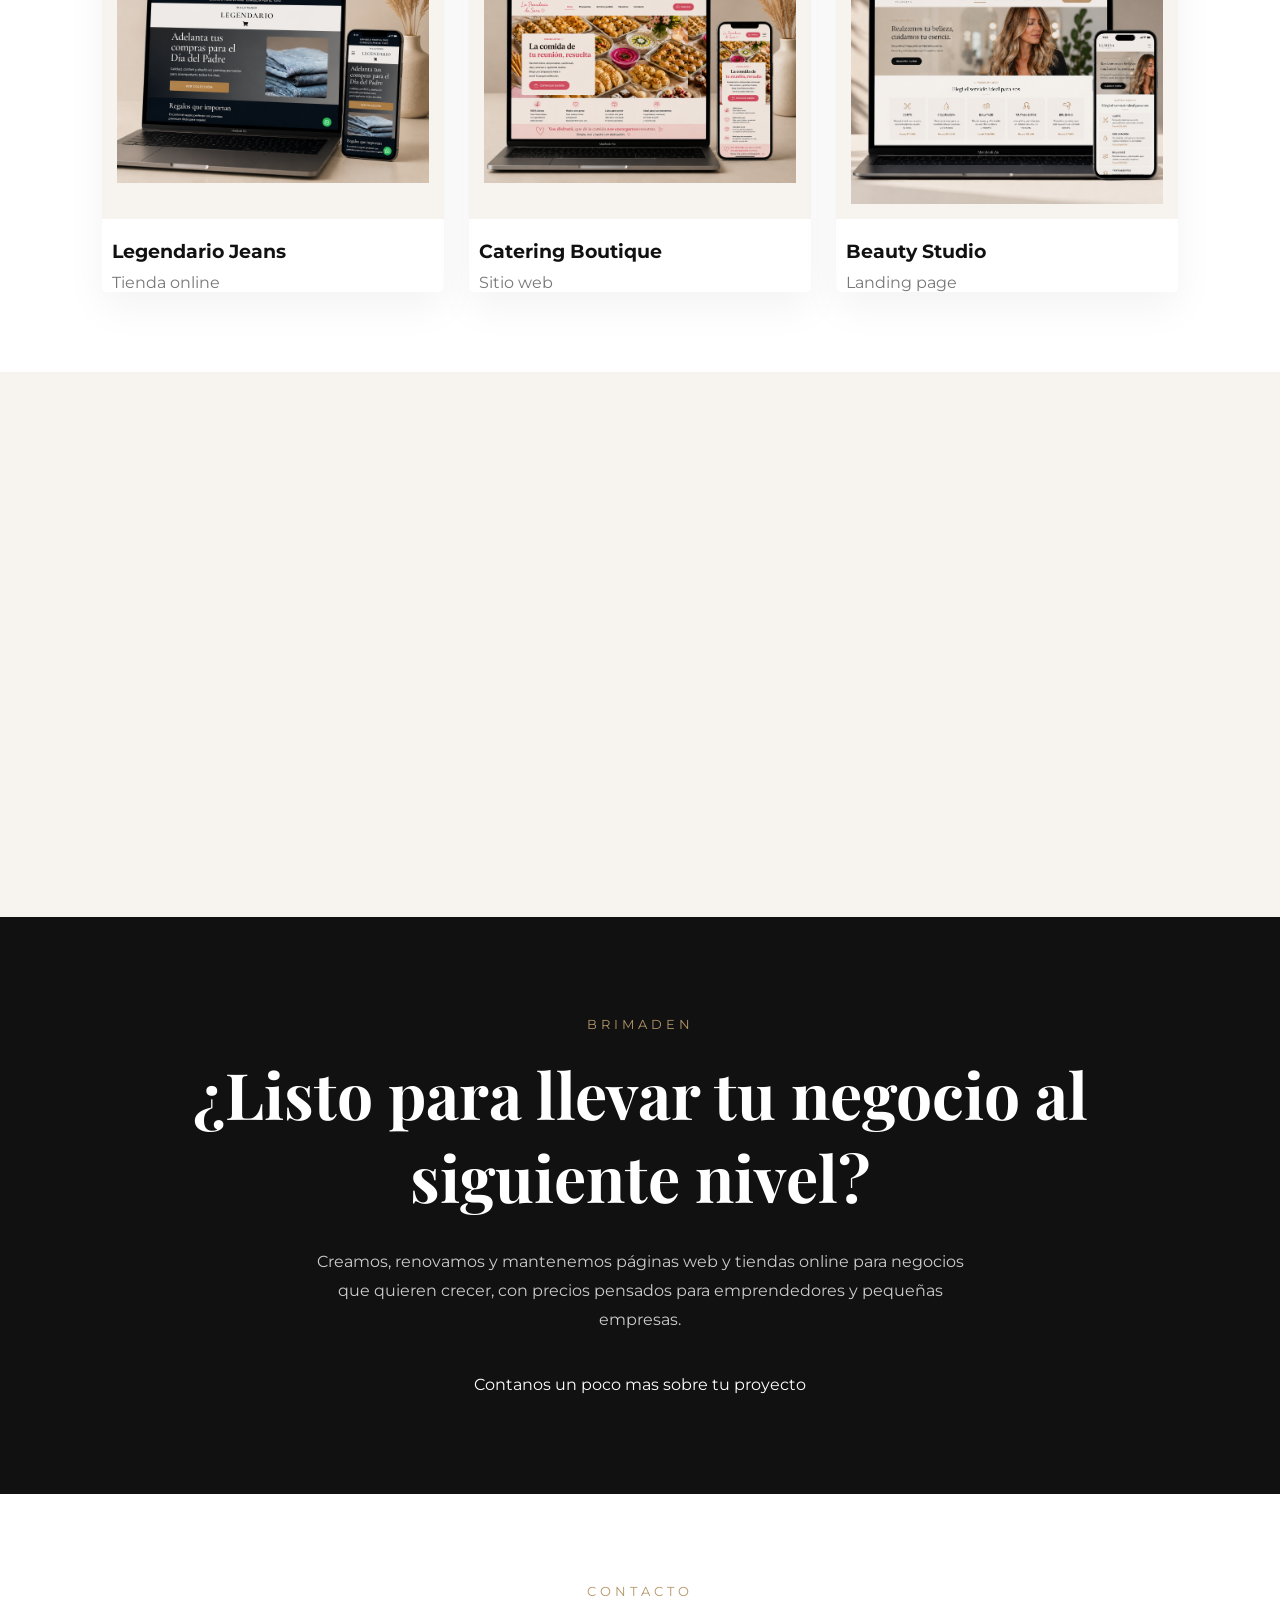
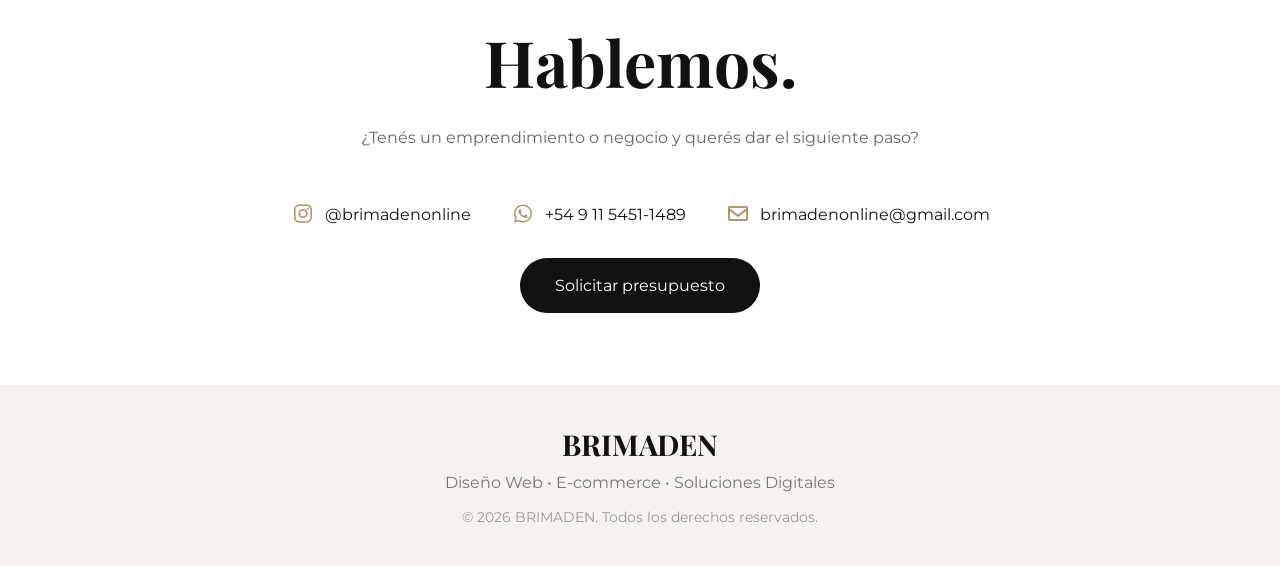
==== commit 1419257a: "analytics" ====
--- a/index.html
+++ b/index.html
@@ -16,7 +16,15 @@
 <link href='https://unpkg.com/boxicons@2.1.4/css/boxicons.min.css' rel='stylesheet'>
 
 <link rel="stylesheet" href="style.css">
-
+<!-- Google tag (gtag.js) -->
+<script async src="https://www.googletagmanager.com/gtag/js?id=G-K7YKRG01NF"></script>
+<script>
+  window.dataLayer = window.dataLayer || [];
+  function gtag(){dataLayer.push(arguments);}
+  gtag('js', new Date());
+
+  gtag('config', 'G-K7YKRG01NF');
+</script>
 </head>
 <body>
 
--- a/style.css
+++ b/style.css
@@ -130,7 +130,7 @@
 }
 
 .hero-logo{
-width:120px;
+width:200px;
 display:block;
 margin:0 auto 15px;
 }
